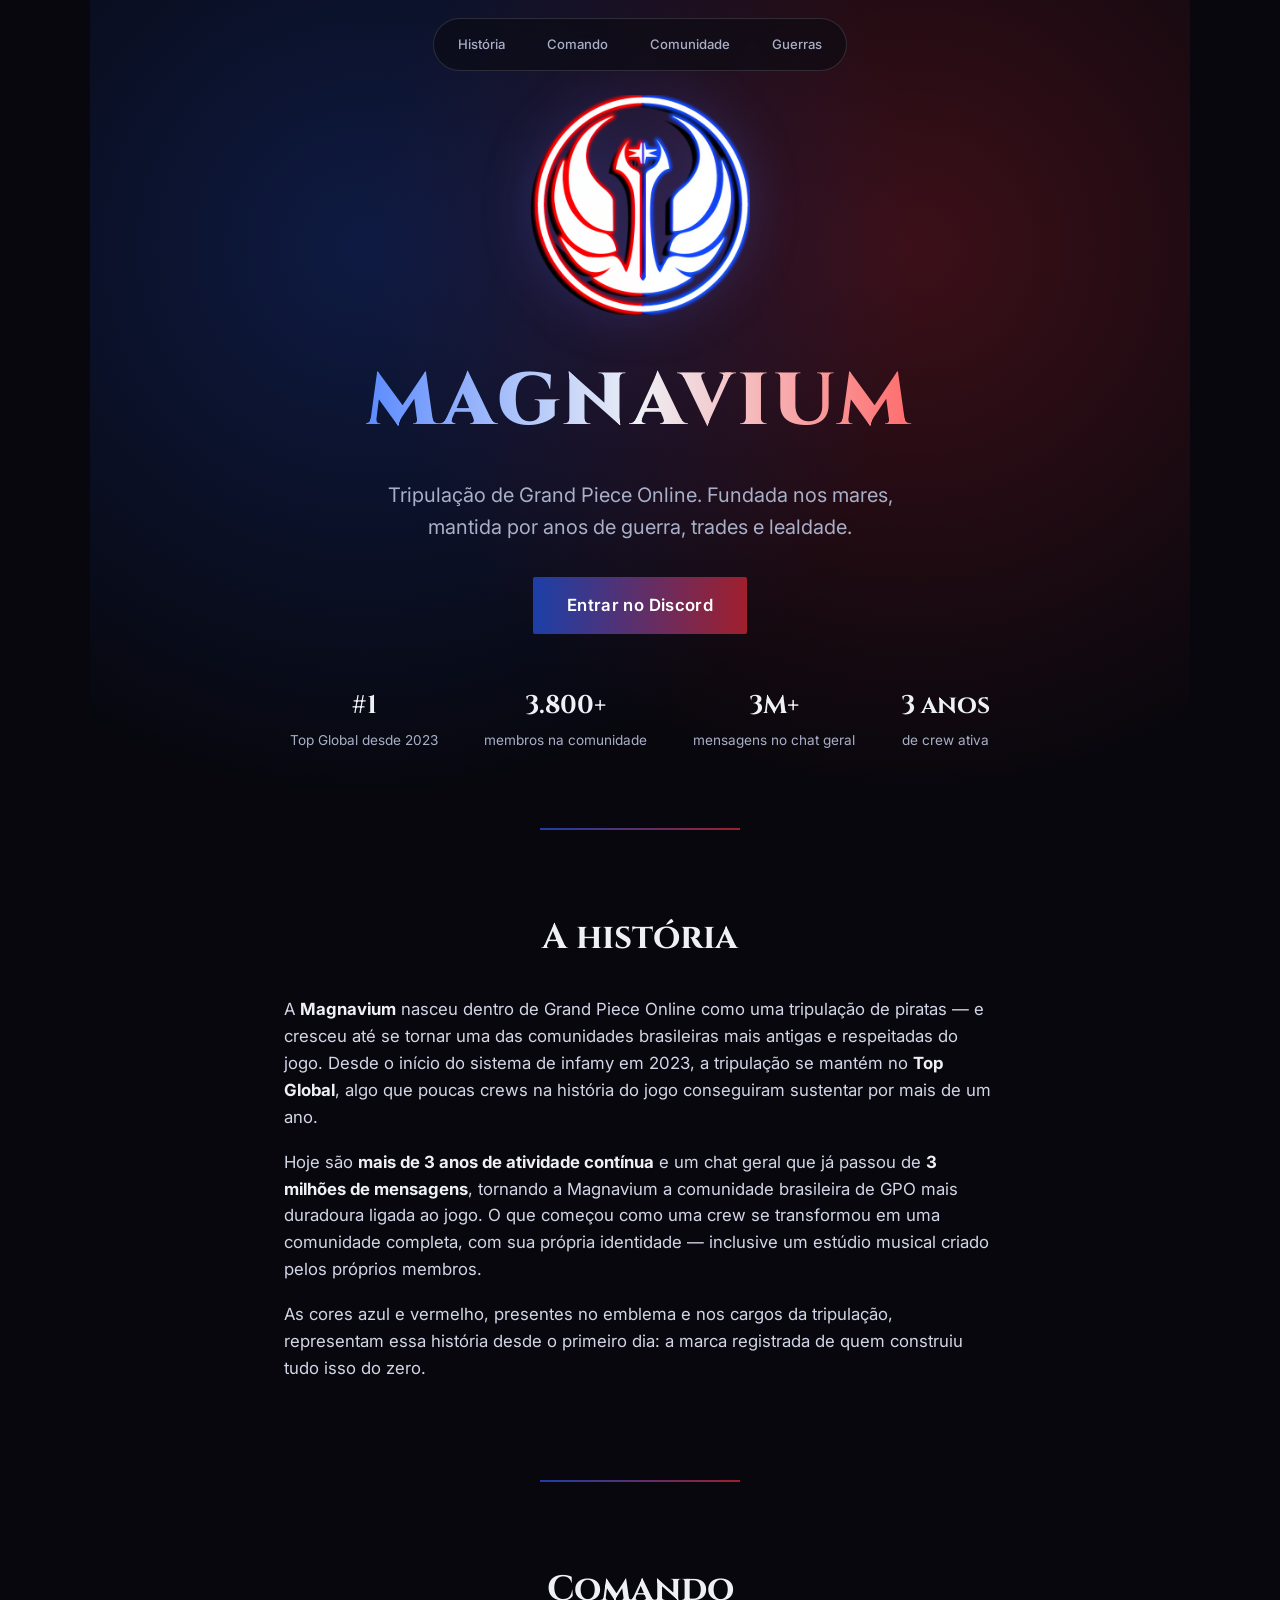
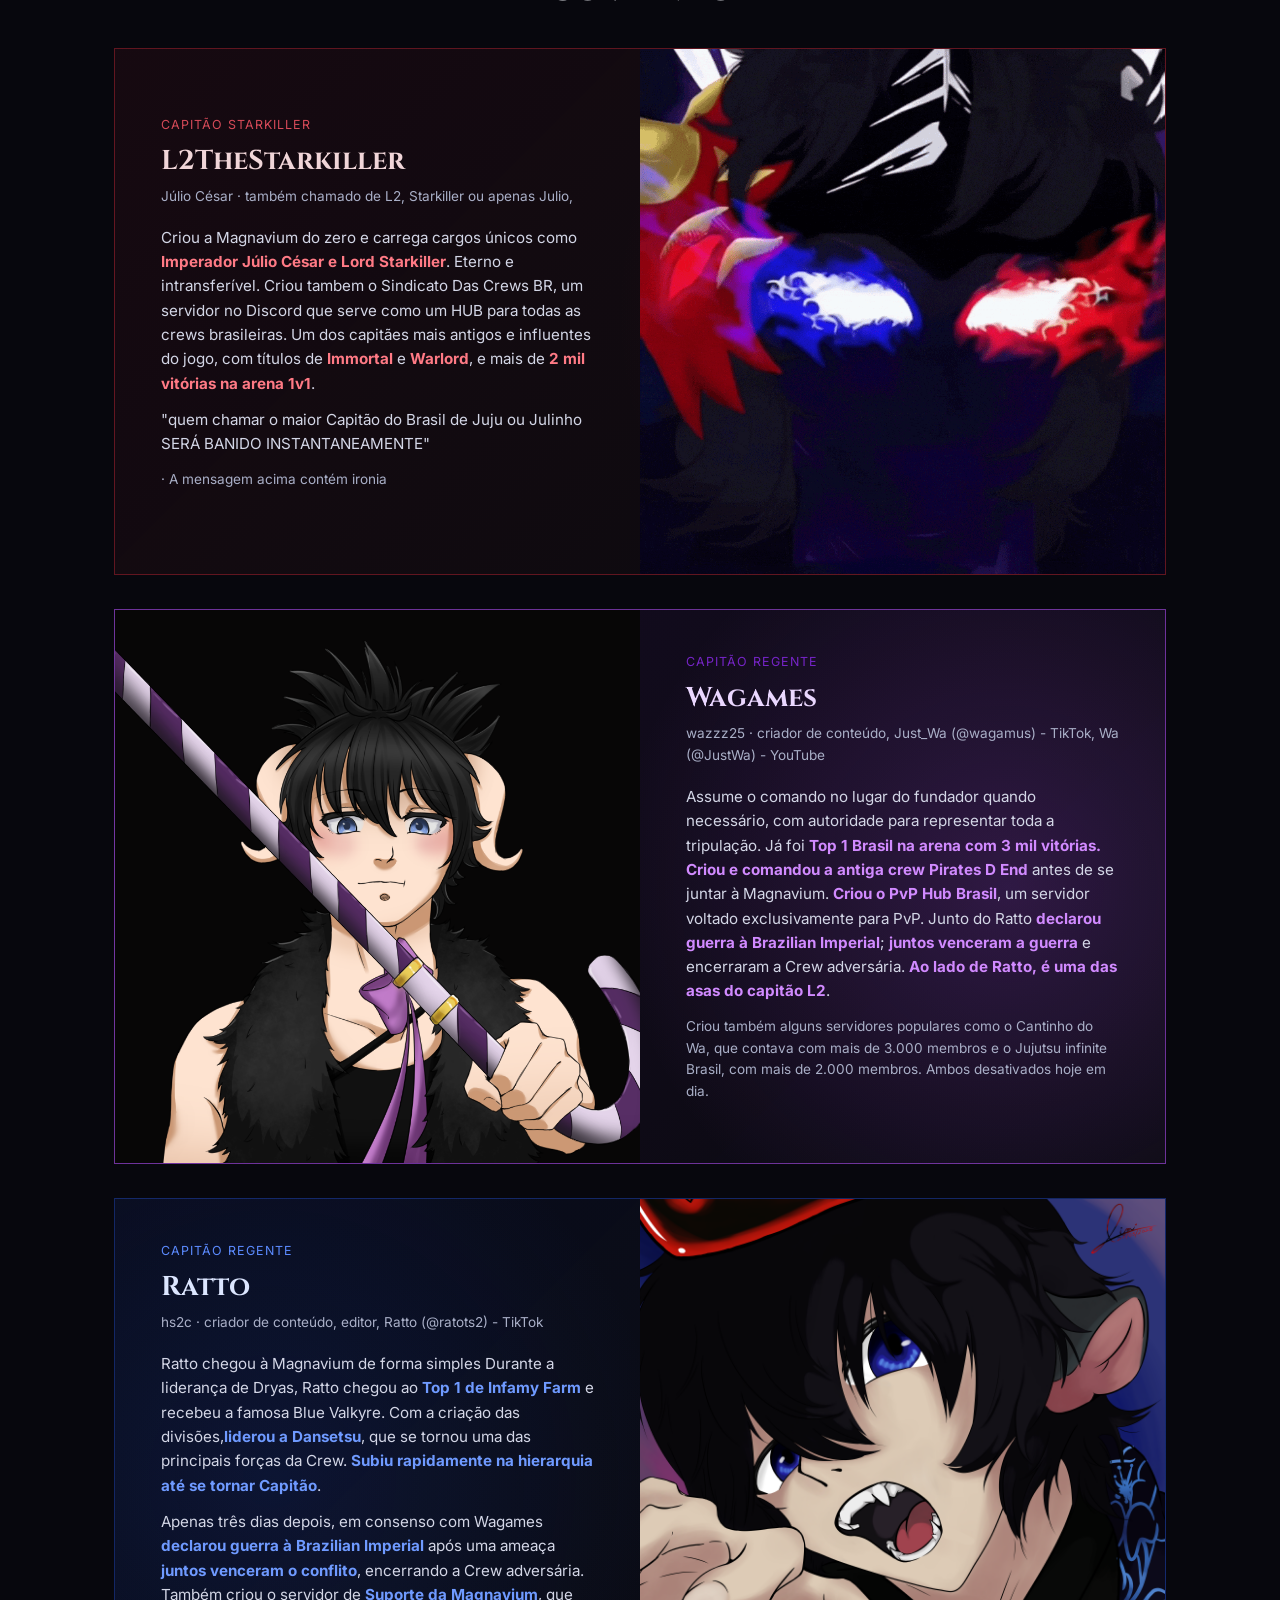
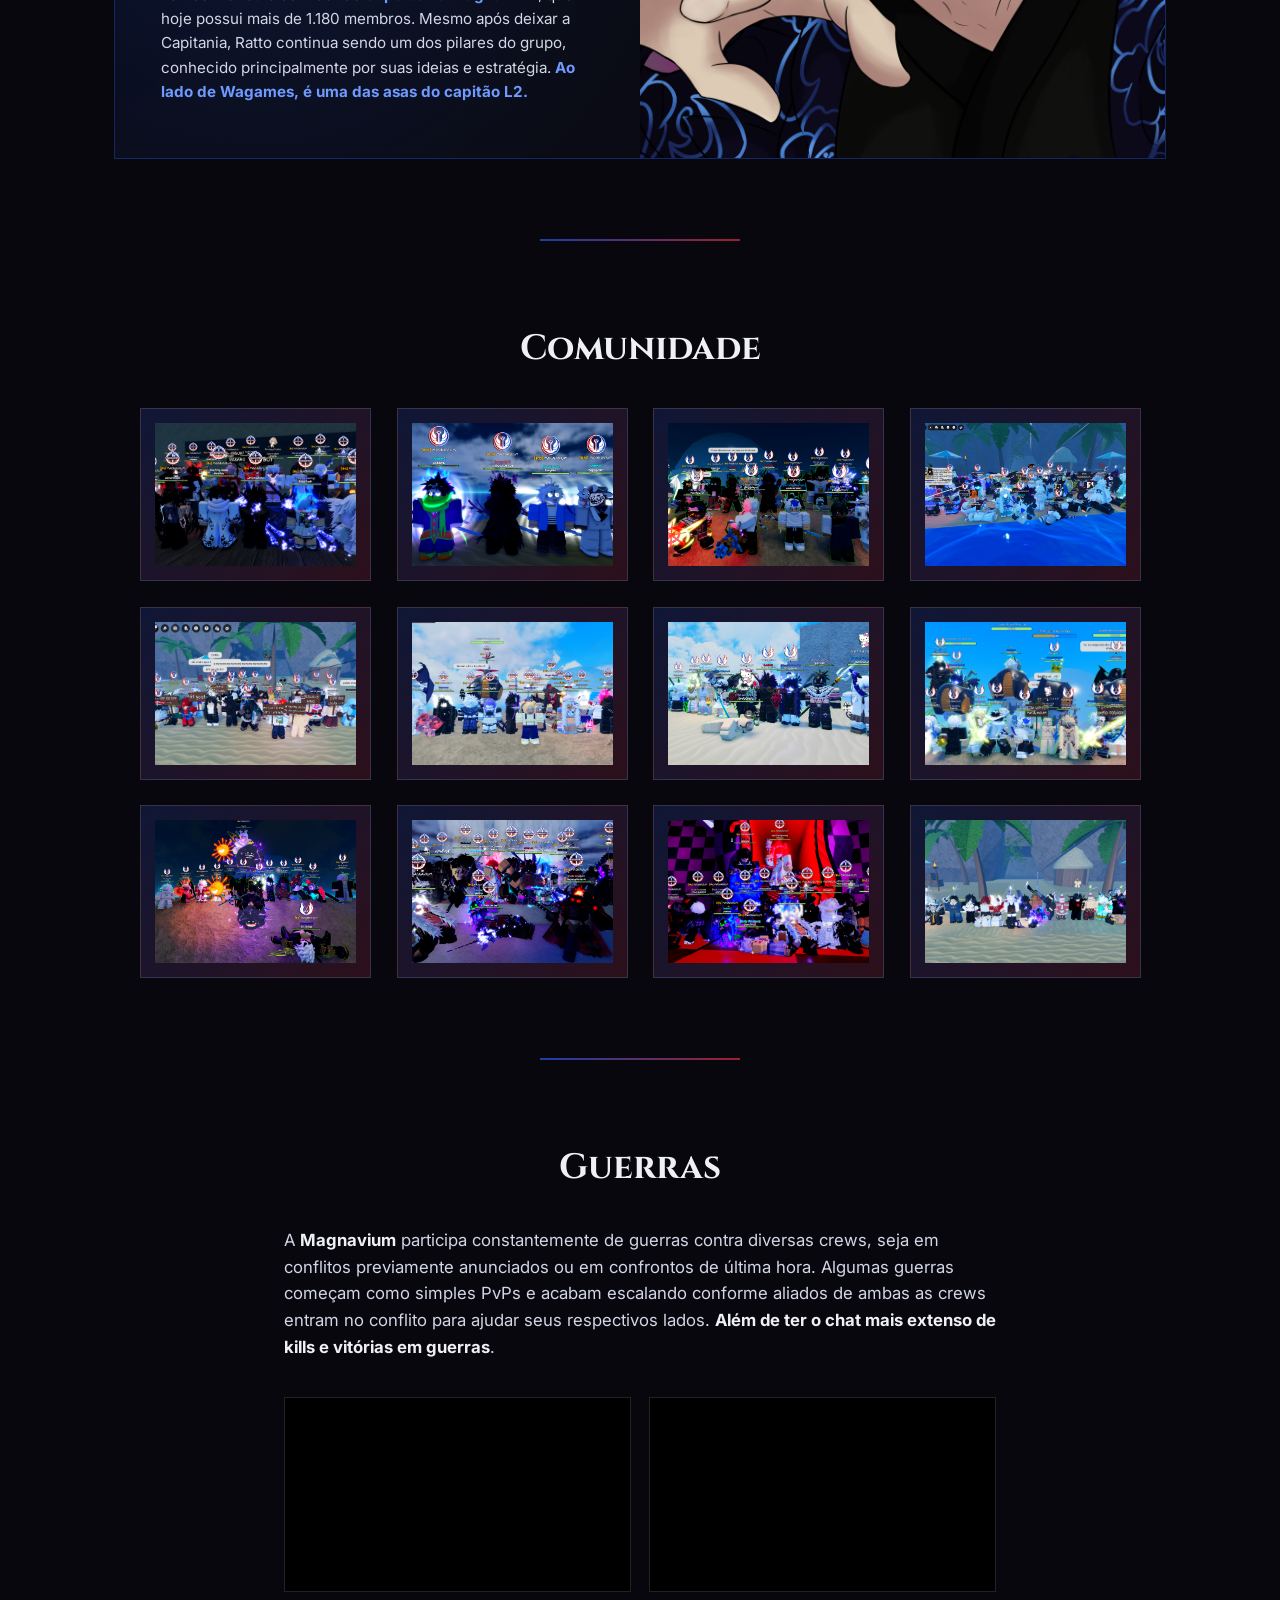
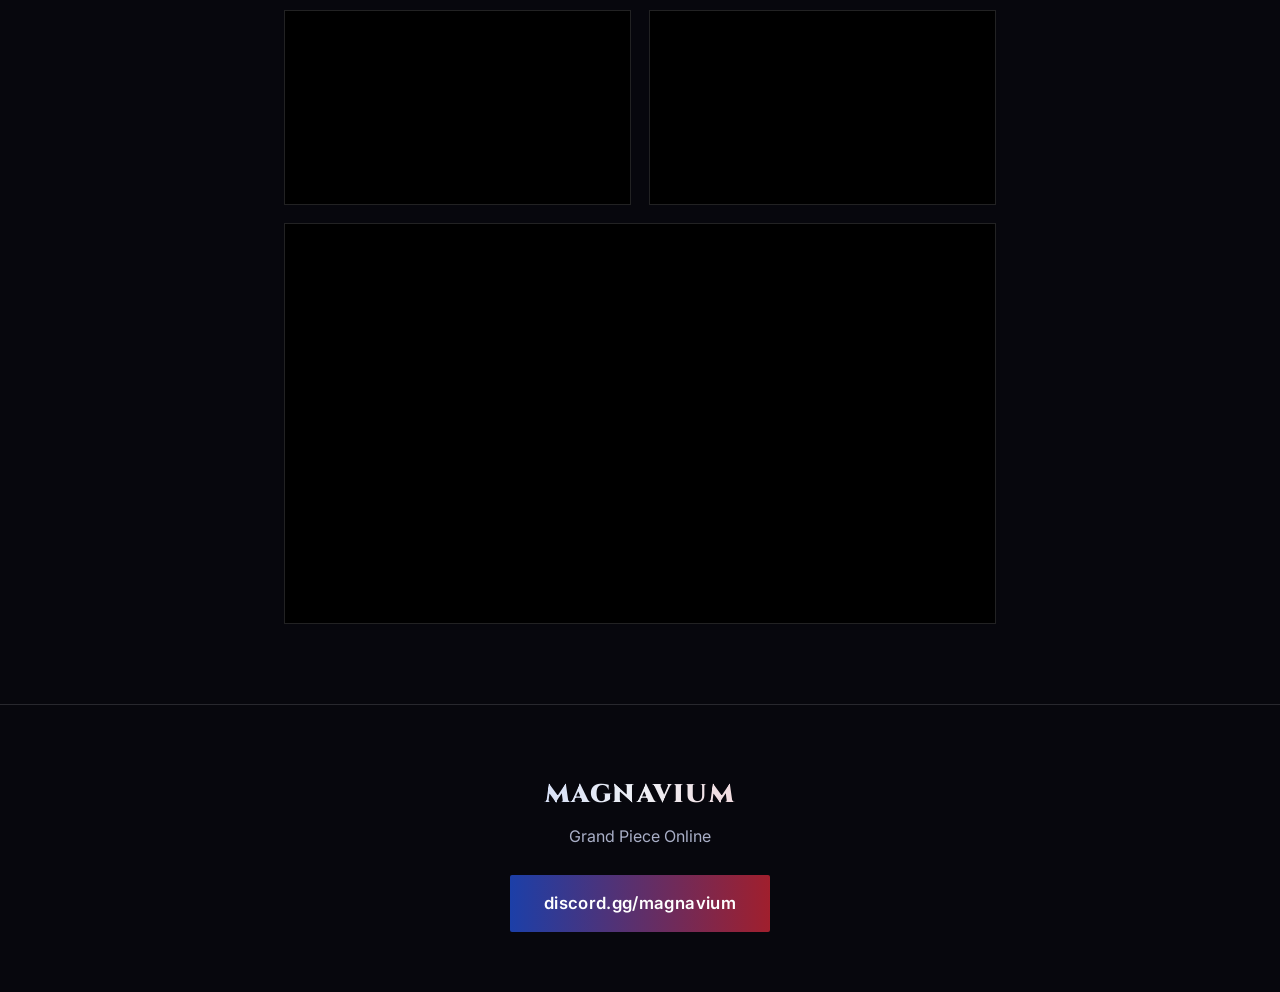
==== index.html @ d8b118f0 "Primeiro commit do site Magnavium" ====
<!DOCTYPE html>
<html lang="pt-BR">
<head>
<meta charset="UTF-8">
<meta name="viewport" content="width=device-width, initial-scale=1, viewport-fit=cover">
<title>Magnavium — Crew de Grand Piece Online</title>

<link rel="preconnect" href="https://fonts.googleapis.com">
<link href="https://fonts.googleapis.com/css2?family=Cinzel:wght@500;700;900&family=Inter:wght@400;500;600&display=swap" rel="stylesheet">

<link rel="stylesheet" href="css/style.css">

</head>


<body>

<nav class="pillnav">
  <a href="#historia">História</a>
  <a href="#comando">Comando</a>
  <a href="#comunidade">Comunidade</a>
  <a href="#guerras">Guerras</a>
</nav>

<section class="hero">

  <div class="badge">
    <img 
      src="img/logo_magnavium2.png" 
        alt="Emblema Magnavium">
  </div>

  <h1 class="crest-word">
    MAGNAVIUM
  </h1>

  <p class="tagline">
    Tripulação de Grand Piece Online. Fundada nos mares, mantida por anos de guerra, trades e lealdade.
  </p>

  <a
    class="cta"
    href="https://discord.gg/magnavium"
    target="_blank"
    rel="noopener"
  >
    Entrar no Discord
    
  </a>

  <div class="stats">

    <div class="stat">
      <b>#1</b>
      <span>Top Global desde 2023</span>
    </div>

    <div class="stat">
      <b>3.800+</b>
      <span>membros na comunidade</span>
    </div>

    <div class="stat">
      <b>3M+</b>
      <span>mensagens no chat geral</span>
    </div>

    <div class="stat">
      <b>3 anos</b>
      <span>de crew ativa</span>
    </div>

  </div>

</section>


<div class="divider"></div>

<section class="story" id="historia">

  <h2>
    A história
  </h2>

  <p>
    A <strong>Magnavium</strong> nasceu dentro de Grand Piece Online como uma
    tripulação de piratas — e cresceu até se tornar uma das comunidades
    brasileiras mais antigas e respeitadas do jogo. Desde o início do sistema
    de infamy em 2023, a tripulação se mantém no <strong>Top Global</strong>,
    algo que poucas crews na história do jogo conseguiram sustentar por mais de um ano.
  </p>

  <p>
    Hoje são <strong>mais de 3 anos de atividade contínua</strong> e um chat
    geral que já passou de <strong>3 milhões de mensagens</strong>, tornando
    a Magnavium a comunidade brasileira de GPO mais duradoura ligada ao jogo.
    O que começou como uma crew se transformou em uma comunidade completa,
    com sua própria identidade — inclusive um estúdio musical criado pelos próprios membros.
  </p>

  <p>
    As cores azul e vermelho, presentes no emblema e nos cargos da tripulação,
    representam essa história desde o primeiro dia: a marca registrada de quem
    construiu tudo isso do zero.
  </p>

</section>


<div class="divider"></div>

<section>

  <h2>
    Comando
  </h2>

  <div class="officers" id="comando">

    <div class="officer l2-card">

      <div class="art">
        <img
          src="img/l2_capitaogif.gif"
            alt="L2TheStarkiller">
      </div>

      <div class="body">

        <span class="rank">
          Capitão Starkiller
        </span>

        <h3>
          L2TheStarkiller
        </h3>

        <div class="also">
          Júlio César · também chamado de L2, Starkiller ou apenas Julio,
        </div>

        <p>
          Criou a Magnavium do zero e carrega cargos únicos como <strong>Imperador Júlio César e Lord Starkiller</strong>.
          Eterno e intransferível. Criou tambem o Sindicato Das Crews BR, 
          um servidor no Discord que serve como um HUB para todas as crews brasileiras. Um dos capitães mais antigos
          e influentes do jogo, com títulos de <strong>Immortal</strong> e
          <strong>Warlord</strong>, e mais de <strong>2 mil vitórias na arena 1v1</strong>.
        </p>
        <p>"quem chamar o maior Capitão do Brasil de Juju ou Julinho SERÁ BANIDO INSTANTANEAMENTE"
        </p>

      <div class="also">· A mensagem acima contém ironia</div>


      </div>

    </div>

    <div class="officer wagames-card">

      <div class="art">
        <img
          src="img/wagames.png"
          alt="Vice-capitão Wagames"
        >
      </div>

      <div class="body">

        <span class="rank">
          Capitão Regente
        </span>

        <h3>
          Wagames
        </h3>

        <div class="also">
          wazzz25 · criador de conteúdo, Just_Wa (@wagamus) - TikTok, Wa (@JustWa) - YouTube 
        </div>

        <p>
          Assume o comando no lugar do fundador quando necessário, com
          autoridade para representar toda a tripulação. Já foi <strong>Top 1 Brasil
          na arena com 3 mil vitórias.</strong> <strong>Criou e comandou a antiga crew Pirates D End</strong>
          antes de se juntar à Magnavium. <strong>Criou o PvP Hub Brasil</strong>, um servidor voltado exclusivamente para PvP.
          Junto do Ratto <strong>declarou guerra à Brazilian Imperial</strong>; <strong>juntos venceram a guerra</strong> e encerraram
          a Crew adversária. <strong>Ao lado de Ratto, é uma das asas do capitão L2</strong>.
        </p>
        
        <div class="also"> Criou também alguns servidores populares como o Cantinho do Wa, que contava com mais de 3.000 membros e o
          Jujutsu infinite Brasil, com mais de 2.000 membros. Ambos desativados hoje em dia.</div>
        
      </div>

    </div>

    <div class="officer ratto-card">

      <div class="art">
        <img
          src="img/ratoo2.png"
          alt="RATTO o braço direito"
        >
      </div>

      <div class="body">

        <span class="rank">
          Capitão Regente
        </span>

        <h3>
          Ratto
        </h3>

        <div class="also">
          hs2c · criador de conteúdo, editor, Ratto (@ratots2) - TikTok
        </div>

        <p>
        Ratto chegou à Magnavium de forma simples
        Durante a liderança de Dryas, Ratto chegou ao <strong>Top 1 de Infamy Farm</strong> e recebeu a famosa Blue Valkyre. 
        Com a criação das divisões,<strong>liderou a Dansetsu</strong>, que se tornou uma das principais forças da Crew. 
        <strong>Subiu rapidamente na hierarquia até se tornar Capitão</strong>.
        </p>

        <p>
          Apenas três dias depois, em consenso com Wagames <strong>declarou guerra à Brazilian Imperial</strong> após uma ameaça <strong>juntos venceram o conflito</strong>, 
          encerrando a Crew adversária. Também criou o servidor de <strong>Suporte da Magnavium</strong>, que hoje possui mais de 1.180 membros.
          Mesmo após deixar a Capitania, Ratto continua sendo um dos pilares do grupo, conhecido principalmente por suas ideias e estratégia.
          <strong>Ao lado de Wagames, é uma das asas do capitão L2.</strong>
        </p>

      </div>

    </div>


  </div>

</section>


<div class="divider"></div>

<section id="comunidade">

  <h2>
    Comunidade
  </h2>

  <div class="community-grid">
    <div class="print-card"><img src="img/print galera 11.png" alt="comunidade da magnavium reunida"></div>
    <div class="print-card"><img src="img/Print com os adm.png" alt="l2 e os adms do jogo"></div>
    <div class="print-card"><img src="img/print galara 1.png" alt="comunidade da magnavium reunida"></div>
    <div class="print-card"><img src="img/print galera 2.png" alt="comunidade da magnavium reunida"></div>
    <div class="print-card"><img src="img/print galera 3.png" alt="comunidade da magnavium reunida"></div>
    <div class="print-card"><img src="img/print galera 10.png" alt="comunidade da magnavium reunida"></div>
    <div class="print-card"><img src="img/print galera 5.png" alt="comunidade da magnavium reunida"></div>
    <div class="print-card"><img src="img/print galera 6.png" alt="comunidade da magnavium reunida"></div>
    <div class="print-card"><img src="img/print galera 7.png" alt="comunidade da magnavium reunida"></div>
    <div class="print-card"><img src="img/print galera 8.png" alt="comunidade da magnavium reunida"></div>
    <div class="print-card"><img src="img/print galera 9.png" alt="comunidade da magnavium reunida"></div>
    <div class="print-card"><img src="img/print galera 13.png" alt="comunidade da magnavium reunida"></div>
  </div>

</section>

<div class="image-modal" id="imageModal">

  <button class="close" id="closeModal">
    &times;
  </button>

  <img id="modalImage" src="" alt="Imagem ampliada">

</div>

<div class="divider"></div>

<section class="wars" id="guerras">

  <h2>
  Guerras
  </h2>

  <p>
    A <strong>Magnavium</strong> participa constantemente de guerras contra diversas crews,
    seja em conflitos previamente anunciados ou em confrontos de última hora.
    Algumas guerras começam como simples PvPs e acabam escalando conforme aliados
    de ambas as crews entram no conflito para ajudar seus respectivos lados.
    <strong>Além de ter o chat mais extenso de kills e vitórias em guerras</strong>.

  </p>

  <div class="war-videos">
    <div class="video-card">
      <iframe
        src="https://www.youtube-nocookie.com/embed/XV9R18b5TFg?rel=0"
        title="Guerra vencida pela Magnavium 1"
        loading="lazy"
        allow="accelerometer; encrypted-media; gyroscope; picture-in-picture; fullscreen"
        allowfullscreen
        referrerpolicy="strict-origin-when-cross-origin"></iframe>
    </div>
    <div class="video-card">
      <iframe
        src="https://www.youtube-nocookie.com/embed/HsRKTOfnJiE?start=6&rel=0"
        title="Guerra vencida pela Magnavium 2"
        loading="lazy"
        allow="accelerometer; encrypted-media; gyroscope; picture-in-picture; fullscreen"
        allowfullscreen
        referrerpolicy="strict-origin-when-cross-origin"></iframe>
    </div>
    <div class="video-card">
      <iframe
        src="https://www.youtube-nocookie.com/embed/6e9BWYQSkTs?rel=0"
        title="Guerra vencida pela Magnavium 3"
        loading="lazy"
        allow="accelerometer; encrypted-media; gyroscope; picture-in-picture; fullscreen"
        allowfullscreen
        referrerpolicy="strict-origin-when-cross-origin"></iframe>
    </div>
    <div class="video-card">
      <iframe
        src="https://www.youtube-nocookie.com/embed/zuMiZNR4qTk?rel=0"
        title="Guerra vencida pela Magnavium 4"
        loading="lazy"
        allow="accelerometer; encrypted-media; gyroscope; picture-in-picture; fullscreen"
        allowfullscreen
        referrerpolicy="strict-origin-when-cross-origin"></iframe>
    </div>
    <div class="video-card">
      <iframe
        src="https://www.youtube-nocookie.com/embed/qbRbpCkikHA?rel=0"
        title="Guerra vencida pela Magnavium 5"
        loading="lazy"
        allow="accelerometer; encrypted-media; gyroscope; picture-in-picture; fullscreen"
        allowfullscreen
        referrerpolicy="strict-origin-when-cross-origin"></iframe>
    </div>
  </div>

</section>

<footer>

  <div class="crest-word">
    MAGNAVIUM
  </div>

  <p>
    Grand Piece Online
  </p>

  <a
    class="cta"
    href="https://discord.gg/magnavium"
    target="_blank"
    rel="noopener"
  >
    discord.gg/magnavium
  </a>

</footer>

<script src="js/main.js"></script>

</body>
</html>
---- css/style.css ----
:root{
  --ink:#eef0f5;
  --dim:#a9afc7;
  --bg:#07070d;
  --blue:#1c3fa8;
  --blue-deep:#0e1c4a;
  --red:#a01f2d;
  --red-deep:#4a0e14;
  --gold:#c9a227;
  --line:rgba(238,240,245,0.14);

  box-sizing:border-box;
  padding-top:env(safe-area-inset-top,0px);
  padding-bottom:env(safe-area-inset-bottom,0px);
}

html{
  scroll-padding-top:env(safe-area-inset-top,0px);
  scroll-behavior:smooth;
}

*{
  box-sizing:border-box;
}

body{
  margin:0;
  background:var(--bg);
  color:var(--ink);
  font-family:'Inter',sans-serif;
  line-height:1.6;
  overflow-x:hidden;
}

h1,
h2,
.crest-word{
  font-family:'Cinzel',serif;
}

a{
  color:inherit;
}

nav.pillnav{
  position:fixed;
  top:calc(18px + env(safe-area-inset-top,0px));
  left:50%;
  transform:translateX(-50%);
  z-index:50;

  display:flex;
  gap:6px;
  padding:6px;

  background:rgba(10,10,18,0.6);
  backdrop-filter:blur(10px);
  border:1px solid var(--line);
  border-radius:999px;
}

nav.pillnav a{
  text-decoration:none;
  color:var(--dim);
  font-size:0.82rem;
  font-weight:500;
  padding:9px 18px;
  border-radius:999px;
  transition:color 0.2s ease, background 0.2s ease;
  white-space:nowrap;
}

nav.pillnav a:hover{
  color:var(--ink);
  background:linear-gradient(90deg, rgba(28,63,168,0.5), rgba(160,31,45,0.5));
}

@media (max-width:520px){
  nav.pillnav{gap:2px; padding:5px;}
  nav.pillnav a{padding:8px 12px; font-size:0.74rem;}
}

.hero{
  position:relative;
  min-height:92vh;
  display:flex;
  flex-direction:column;
  align-items:center;
  justify-content:center;
  text-align:center;
  padding:60px 24px 40px;

  background:
    radial-gradient(
      circle at 25% 30%,
      rgba(28,63,168,0.35),
      transparent 55%
    ),
    radial-gradient(
      circle at 75% 30%,
      rgba(160,31,45,0.35),
      transparent 55%
    ),
    var(--bg);
}

.badge{
  width:min(46vw,220px);
  height:min(46vw,220px);
  margin-bottom:28px;

  animation:spin 26s linear infinite;

  filter:drop-shadow(
    0 0 24px rgba(80,80,180,0.35)
  );
}

.badge img{
  width:100%;
  height:100%;
  object-fit:contain;
}

@keyframes spin{
  from{
    transform:rotate(0deg);
  }

  to{
    transform:rotate(360deg);
  }
}

@media (prefers-reduced-motion:reduce){

  .badge{
    animation:none;
  }

}

.crest-word{
  font-size:clamp(2.4rem,8vw,4.6rem);
  font-weight:900;
  letter-spacing:0.06em;
  margin:0;

  background:
    linear-gradient(
      90deg,
      #5c8bff 0%,
      var(--ink) 25%,
      #ff6b6b 50%,
      #5c8bff 75%,
      var(--ink) 100%
    );

  background-size:200% 100%;
  background-position:0% 50%;

  -webkit-background-clip:text;
  background-clip:text;
  color:transparent;
}

.crest-word:hover{
  animation: magnaviumColorSweep 1.2s ease-in-out;
}

@keyframes magnaviumColorSweep{

  0%{
    background-position:0% 50%;
    transform:scale(1);
  }

  50%{
    background-position:100% 50%;
    transform:scale(1.1);
  }

  100%{
    background-position:0% 50%;
    transform:scale(1);
  }

}

.tagline{
  color:var(--dim);
  font-size:clamp(1rem,2.4vw,1.25rem);
  max-width:540px;
  margin:18px 0 34px;
}

.cta{
  display:inline-block;
  padding:15px 34px;

  background:
    linear-gradient(
      90deg,
      var(--blue),
      var(--red)
    );

  color:#fff;
  text-decoration:none;
  font-weight:600;
  font-size:1.05rem;
  border-radius:2px;
  letter-spacing:0.02em;
}

.cta:hover{
  filter:brightness(1.12);
}

.cta {
  transition:
    transform 0.25s ease,
    box-shadow 0.25s ease;
}

.cta:hover {
  transform: translateY(-1px) scale(1.03);

  box-shadow:
    0 10px 25px rgba(0, 0, 0, 0.35),
    0 0 20px rgba(92, 139, 255, 0.2);
}

.stats{
  display:flex;
  flex-wrap:wrap;
  justify-content:center;
  gap:28px 46px;
  margin-top:52px;
  max-width:760px;
}

.stat b{
  display:block;
  font-family:'Cinzel',serif;
  font-size:1.6rem;
  color:var(--ink);
}

.stat span{
  color:var(--dim);
  font-size:0.85rem;
}

section{
  padding:80px 24px;
  max-width:1100px;
  margin:0 auto;
}

.divider{
  height:2px;
  max-width:200px;
  margin:0 auto;

  background:
    linear-gradient(
      90deg,
      var(--blue),
      var(--red)
    );
}

h2{
  font-size:clamp(1.6rem,4vw,2.2rem);
  text-align:center;
  margin:0 0 30px;
  font-weight:700;
}

.story{
  max-width:760px;
}

.story p{
  color:#d3d6e6;
  font-size:1.05rem;
  margin-bottom:18px;
}

.story strong{
  color:var(--ink);
}

.wars{
  max-width: 760px;
}

.wars p{
  color:#d3d6e6;
  font-size:1.05rem;
  margin-bottom:18px;
}

.wars strong{
  color:var(--ink);
}

.officers{
  display:flex;
  flex-direction:column;
  gap:34px;

  max-width:1100px;
  margin:0 auto;
}

.officer{
  display:grid;

  grid-template-columns:1fr 1fr;

  min-height:360px;

  border:1px solid var(--line);

  background:
    linear-gradient(
      135deg,
      rgba(255,255,255,0.035),
      rgba(255,255,255,0.008)
    );

  overflow:hidden;
}

.officer {
  transition:
    transform 0.25s ease,
    box-shadow 0.25s ease,
    border-color 0.25s ease;
}

.officer:hover {
  transform: translateY(-8px) scale(1.015);

  box-shadow:
    0 14px 35px rgba(0, 0, 0, 0.45),
    0 0 25px rgba(92, 139, 255, 0.18);

  border-color: rgba(92, 139, 255, 0.65);
}

.l2-card:hover {
  border-color: rgba(255, 0, 0, 0.8);
}

.wagames-card:hover{
  border-color: #7d04f7;
}

.ratto-card:hover {
  border-color: rgba(0, 4, 255, 0.8);
}

.officer:nth-child(odd) .body{
  order:1;
}

.officer:nth-child(odd) .art{
  order:2;
}

.officer:nth-child(even) .art{
  order:1;
}

.officer:nth-child(even) .body{
  order:2;
}

.officer .art{
  width:100%;
  min-height:360px;

  overflow:hidden;

  background:#070606;
}

.officer .art img{
  width:100%;
  height:100%;

  object-fit:cover;

  object-position:center 20%;

  display:block;
}

.officer .body{
  display:flex;
  flex-direction:column;
  justify-content:center;

  padding:42px 46px;
}

.officer .rank{
  color:var(--gold);

  font-size:0.78rem;

  letter-spacing:0.08em;

  display:block;

  margin-bottom:4px;

  text-transform:uppercase;
}

.officer h3{
  font-family:'Cinzel',serif;

  margin:0 0 4px;

  font-size:1.7rem;
}

.officer .also{
  color:var(--dim);

  font-size:0.85rem;

  margin-bottom:18px;
}

.officer p{
  color:#d3d6e6;

  font-size:0.95rem;

  margin:0 0 12px;
}

.l2-card{
  border-color:rgba(160,31,45,0.55);

  background:
    radial-gradient(
      circle at 85% 50%,
      rgba(160,31,45,0.18),
      transparent 42%
    ),
    linear-gradient(
      135deg,
      rgba(160,31,45,0.10),
      rgba(255,255,255,0.01)
    );
}

.l2-card .rank{
  color:#d64a58;
}

.l2-card h3{
  color:#f0d5d8;
}

.l2-card strong{
  color:#ff7a85;
}

.ratto-card{
  border-color:rgba(28,63,168,0.55);

  background:
    radial-gradient(
      circle at 15% 50%,
      rgba(28,63,168,0.18),
      transparent 42%
    ),
    linear-gradient(
      135deg,
      rgba(28,63,168,0.10),
      rgba(255,255,255,0.01)
    );
}

.ratto-card .rank{
  color:#5c8bff;
}

.ratto-card h3{
  color:#dce6ff;
}

.ratto-card strong{
  color:#6f9aff;
}

.wagames-card{
  border-color:rgba(184,82,255,0.55);

  background:
    radial-gradient(
      circle at 85% 50%,
      rgba(184,82,255,0.20),
      transparent 42%
    ),
    linear-gradient(
      135deg,
      rgba(138,43,226,0.10),
      rgba(255,255,255,0.01)
    );
}

.wagames-card .rank{
  color:#7624c7;
}

.wagames-card h3{
  color:#ead7ff;
}

.wagames-card strong{
  color:#d18aff;
}

.community-grid{
  display:grid;
  grid-template-columns:repeat(auto-fit, minmax(190px, 1fr));
  gap:26px;
  max-width:1000px;
  margin:0 auto;
}

.print-card{
  aspect-ratio:4/3;
  border:1px solid var(--line);
  background:
    linear-gradient(135deg, rgba(28,63,168,0.22), rgba(160,31,45,0.22)),
    #0c0c16;
  overflow:hidden;
  display:flex;
  align-items:center;
  justify-content:center;
  color:var(--dim);
  font-size:0.85rem;
  text-align:center;
  padding:14px;

  animation:float 6s ease-in-out infinite;
  transition:transform 0.15s ease, border-color 0.2s ease, box-shadow 0.2s ease;
  will-change:transform;
}

.print-card img{
  width:100%;
  height:100%;
  object-fit:cover;
}

.print-card:nth-child(2n){animation-delay:-2s;}
.print-card:nth-child(3n){animation-delay:-4s;}

@keyframes float{
  0%,100%{transform:translateY(0);}
  50%{transform:translateY(-10px);}
}

.print-card:hover{
  border-color:rgba(92,139,255,0.6);
  box-shadow:0 14px 30px rgba(0,0,0,0.45), 0 0 20px rgba(92,139,255,0.2);
  animation-play-state:paused;
}

@media (prefers-reduced-motion:reduce){
  .print-card{animation:none;}
}

.image-modal{
  display:none;
  position:fixed;
  z-index:9999;
  inset:0;

  background:rgba(0,0,0,0.88);
  backdrop-filter:blur(8px);

  align-items:center;
  justify-content:center;

  padding:30px;
}

.image-modal.active{
  display:flex;
}

.image-modal img{
  max-width:95vw;
  max-height:95vh;

  width:auto;
  height:auto;

  object-fit:contain;

  border:1px solid rgba(255,255,255,0.15);
  box-shadow:
    0 20px 60px rgba(0,0,0,0.7),
    0 0 35px rgba(92,139,255,0.15);

  animation:imageZoom 0.2s ease;
}

@keyframes imageZoom{
  from{
    opacity:0;
    transform:scale(0.92);
  }

  to{
    opacity:1;
    transform:scale(1);
  }
}

.image-modal .close{
  position:absolute;

  top:20px;
  right:30px;

  font-size:38px;
  line-height:1;

  color:white;

  cursor:pointer;

  background:none;
  border:0;

  transition:
    transform 0.2s ease,
    color 0.2s ease;
}

.image-modal .close:hover{
  color:#ff6b6b;
  transform:scale(1.15);
}

.print-card{
  cursor:pointer;
}

footer{
  text-align:center;

  padding:70px 24px 60px;

  border-top:1px solid var(--line);
}

footer .crest-word{
  font-size:1.6rem;
  margin-bottom:8px;
}

footer p{
  color:var(--dim);
  margin:0 0 26px;
}

@media (max-width:680px){

  section{
    padding:60px 18px;
  }

  .officer{
    display:flex;
    flex-direction:column;
    min-height:0;
  }

  .officer .art{
    order:1 !important;

    min-height:280px;
    height:280px;
  }

  .officer .body{
    order:2 !important;

    padding:30px 24px 34px;
  }

  .officer h3{
    font-size:1.45rem;
  }

  .officer p{
    font-size:0.93rem;
  }

}

.war-videos{
  display:grid;
  grid-template-columns:1fr 1fr;
  gap:18px;
  margin-top:36px;
}

.war-videos .video-card:last-child{
  grid-column:1 / -1;
}

.video-card{
  position:relative;
  aspect-ratio:16 / 9;
  border:1px solid var(--line);
  background:#000;
  overflow:hidden;
  transition:border-color 0.25s ease, box-shadow 0.25s ease;
}

.video-card:hover{
  border-color:rgba(92,139,255,0.65);
  box-shadow:0 10px 30px rgba(0,0,0,0.45), 0 0 20px rgba(92,139,255,0.18);
}

.video-card iframe{
  position:absolute;
  inset:0;
  width:100%;
  height:100%;
  border:0;
}

@media (max-width:700px){
  .war-videos{
    grid-template-columns:1fr;
  }
}
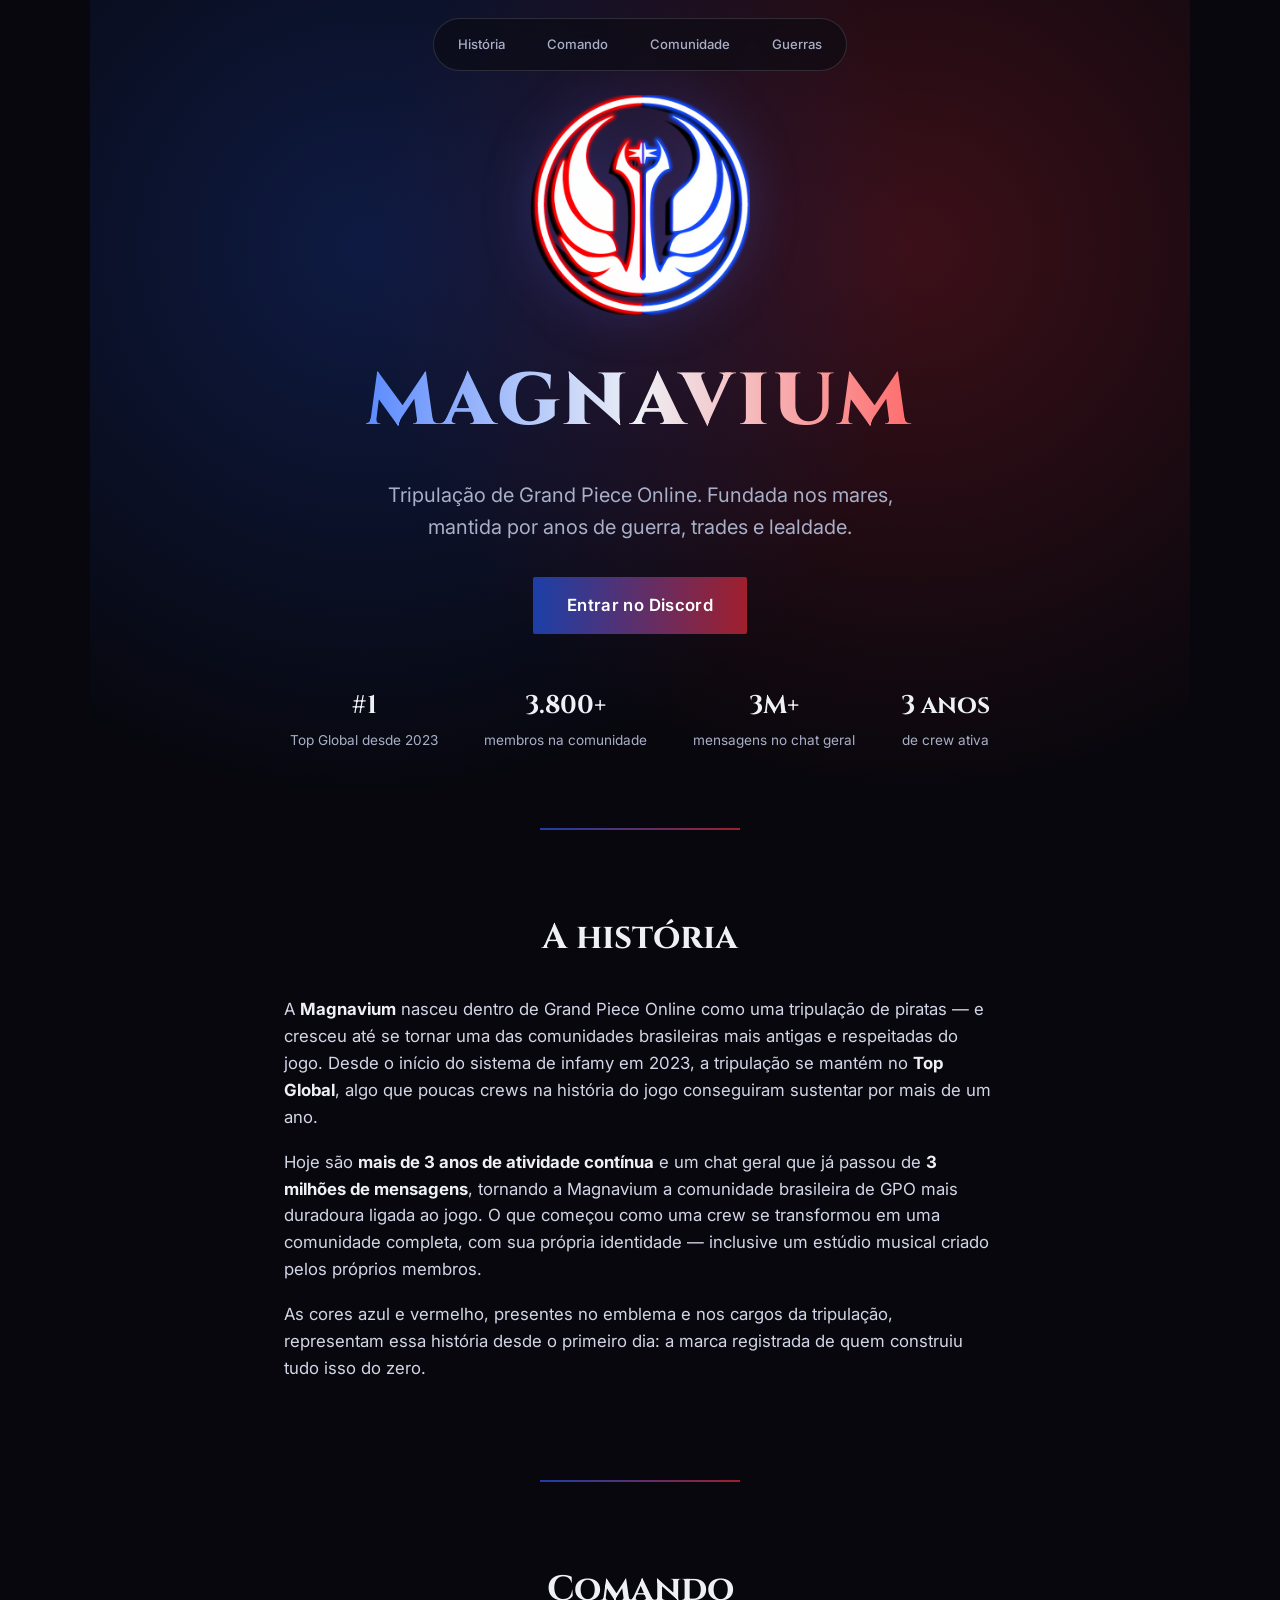
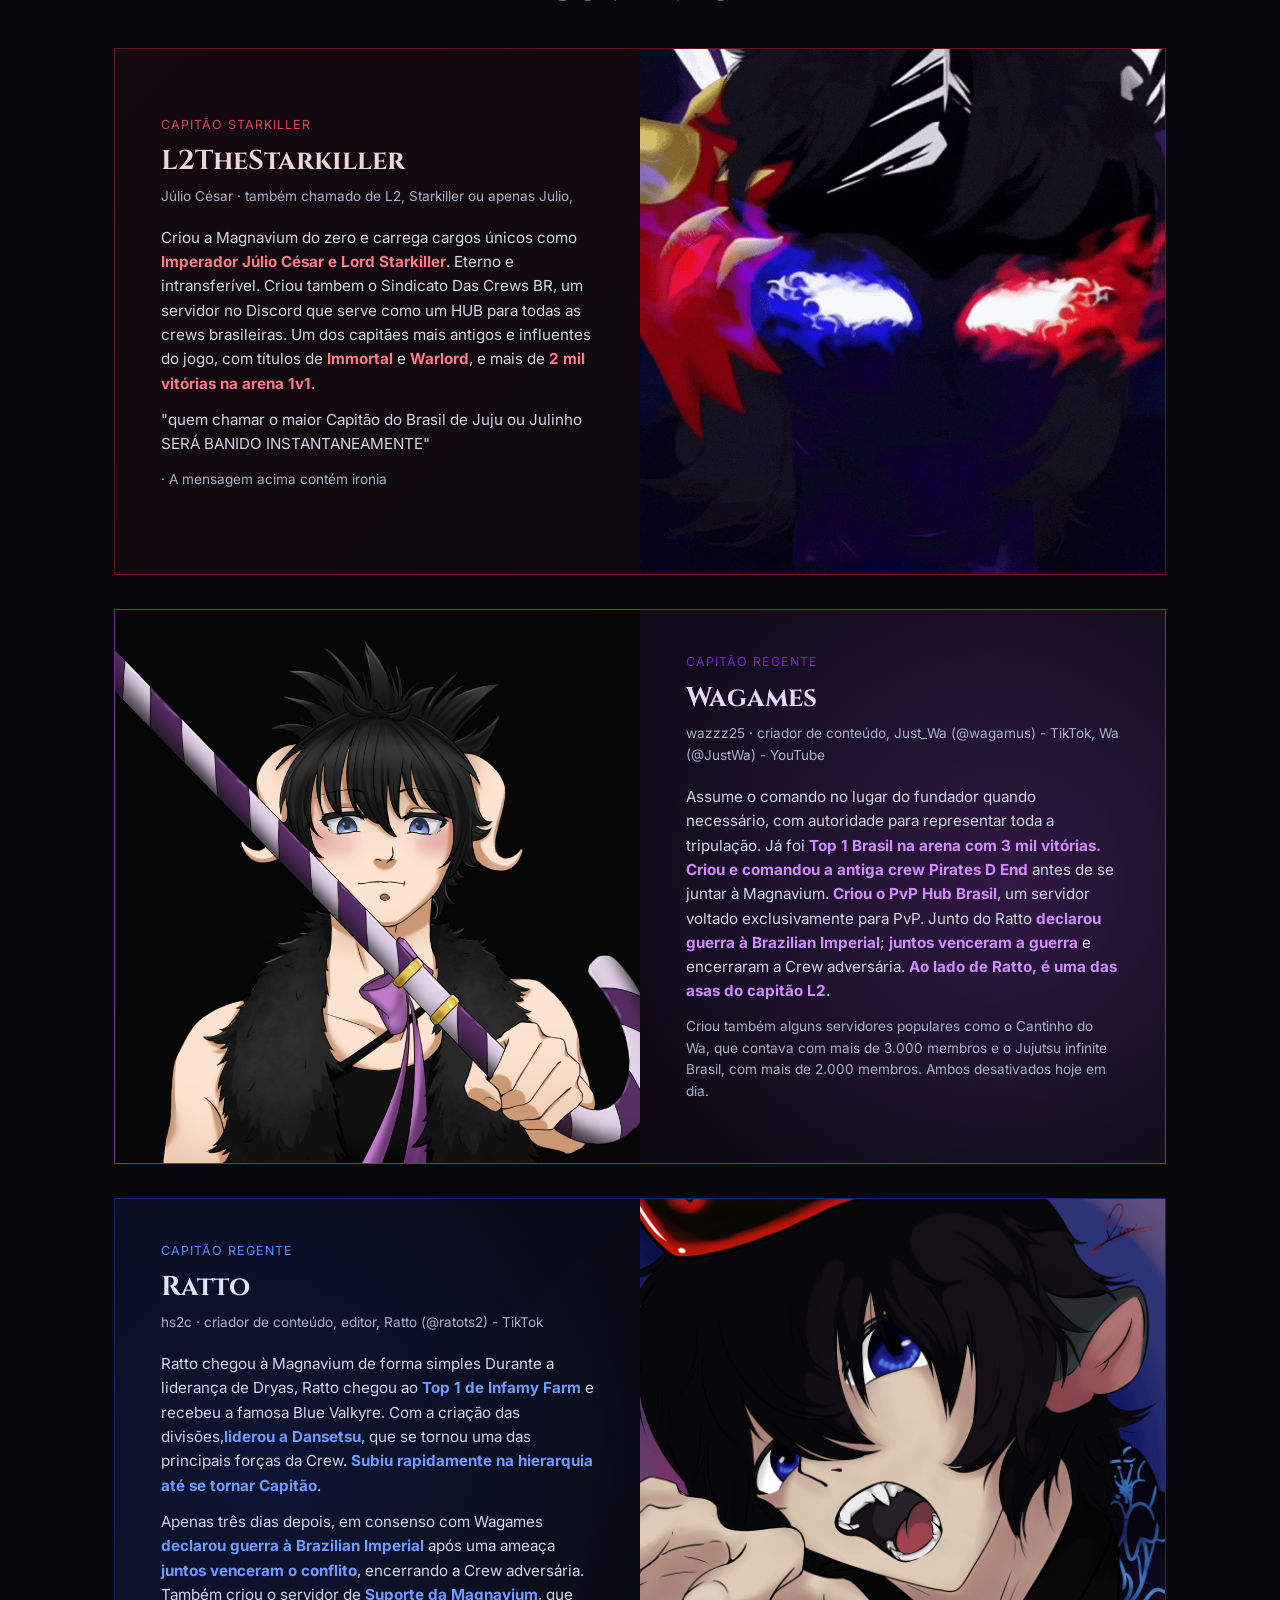
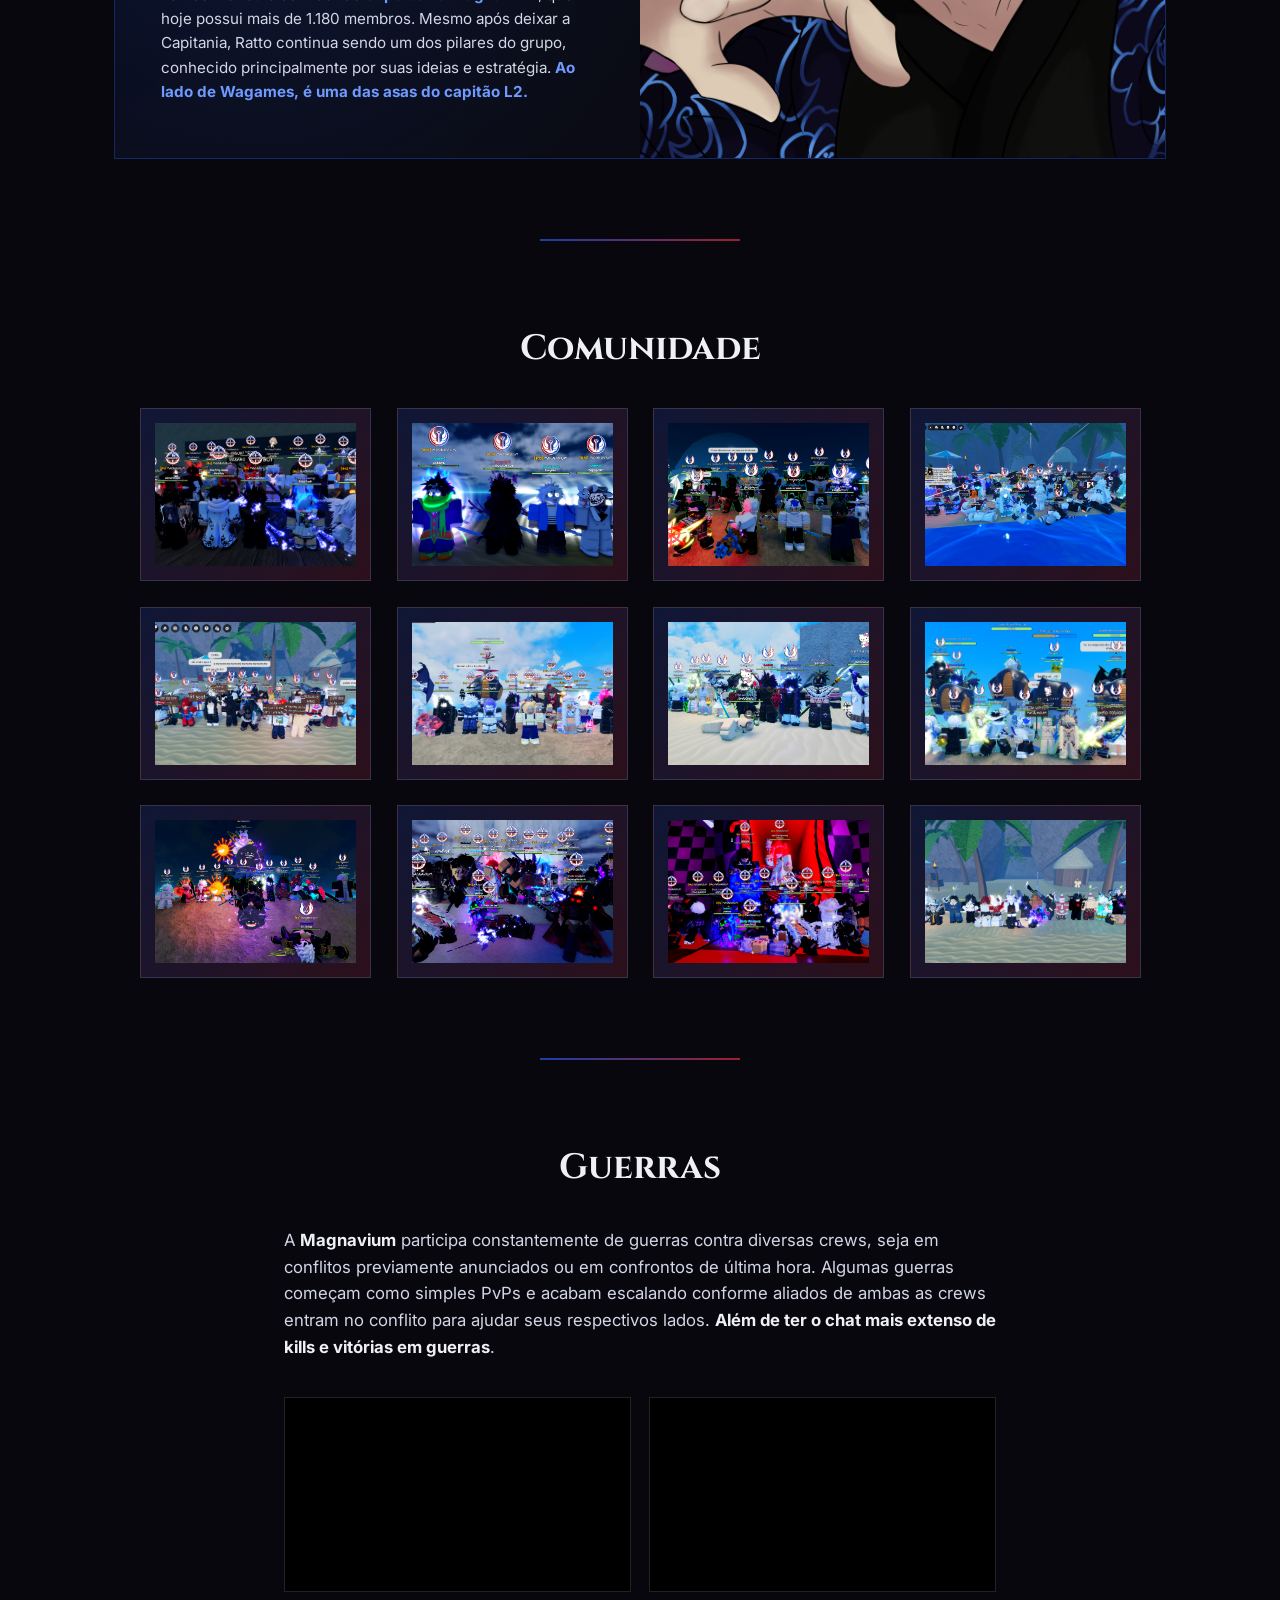
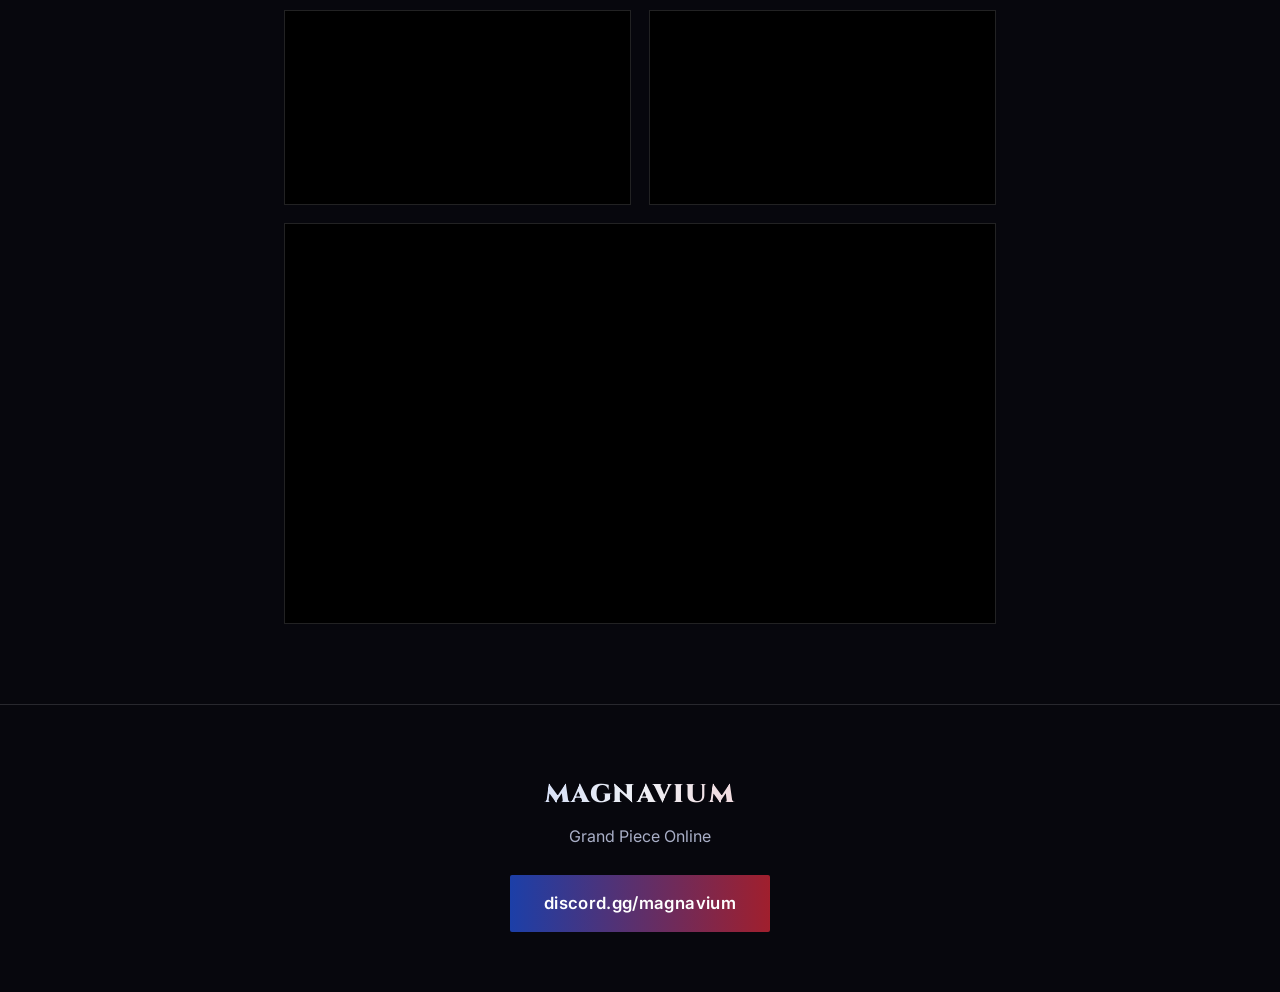
==== commit 8eac51f2: "inclusao das recomendaçoes do google para sites" ====
--- a/index.html
+++ b/index.html
@@ -1,15 +1,78 @@
 <!DOCTYPE html>
 <html lang="pt-BR">
 <head>
-<meta charset="UTF-8">
-<meta name="viewport" content="width=device-width, initial-scale=1, viewport-fit=cover">
-<title>Magnavium — Crew de Grand Piece Online</title>
-
-<link rel="preconnect" href="https://fonts.googleapis.com">
-<link href="https://fonts.googleapis.com/css2?family=Cinzel:wght@500;700;900&family=Inter:wght@400;500;600&display=swap" rel="stylesheet">
-
-<link rel="stylesheet" href="css/style.css">
-
+<head>
+  <meta charset="UTF-8">
+
+  <meta
+    name="viewport"
+    content="width=device-width, initial-scale=1, viewport-fit=cover"
+  >
+
+  <title>Magnavium — Crew de Grand Piece Online</title>
+
+  <meta
+    name="description"
+    content="Magnavium é uma crew e comunidade brasileira de Grand Piece Online. Conheça a história, o comando, a comunidade e as guerras da Magnavium."
+  >
+
+  <meta name="robots" content="index, follow">
+
+  <link
+    rel="canonical"
+    href="https://https://magnavium.netlify.app/"
+  >
+
+  <meta property="og:site_name" content="Magnavium">
+  <meta property="og:title" content="Magnavium — Crew de Grand Piece Online">
+  <meta
+    property="og:description"
+    content="Conheça a Magnavium, sua história, comando, comunidade e guerras em Grand Piece Online."
+  >
+  <meta
+    property="og:image"
+    content="https://https://magnavium.netlify.app/img/logo_magnavium2.png"
+  >
+  <meta
+    property="og:url"
+    content="https://https://magnavium.netlify.app/"
+  >
+  <meta property="og:type" content="website">
+  <meta property="og:locale" content="pt_BR">
+
+  <script type="application/ld+json">
+  {
+    "@context": "https://schema.org",
+    "@type": "WebSite",
+    "name": "Magnavium",
+    "alternateName": "Magnavium GPO",
+    "url": "https://https://magnavium.netlify.app/"
+  }
+  </script>
+
+  <script type="application/ld+json">
+  {
+    "@context": "https://schema.org",
+    "@type": "Organization",
+    "name": "Magnavium",
+    "alternateName": "Magnavium GPO",
+    "url": "https://https://magnavium.netlify.app/",
+    "logo": "https://https://magnavium.netlify.app/img/logo_magnavium2.png",
+    "sameAs": [
+      "https://discord.gg/magnavium"
+    ]
+  }
+  </script>
+
+  <link rel="preconnect" href="https://fonts.googleapis.com">
+
+  <link
+    href="https://fonts.googleapis.com/css2?family=Cinzel:wght@500;700;900&family=Inter:wght@400;500;600&display=swap"
+    rel="stylesheet"
+  >
+
+  <link rel="stylesheet" href="css/style.css">
+</head>
 </head>
 
 
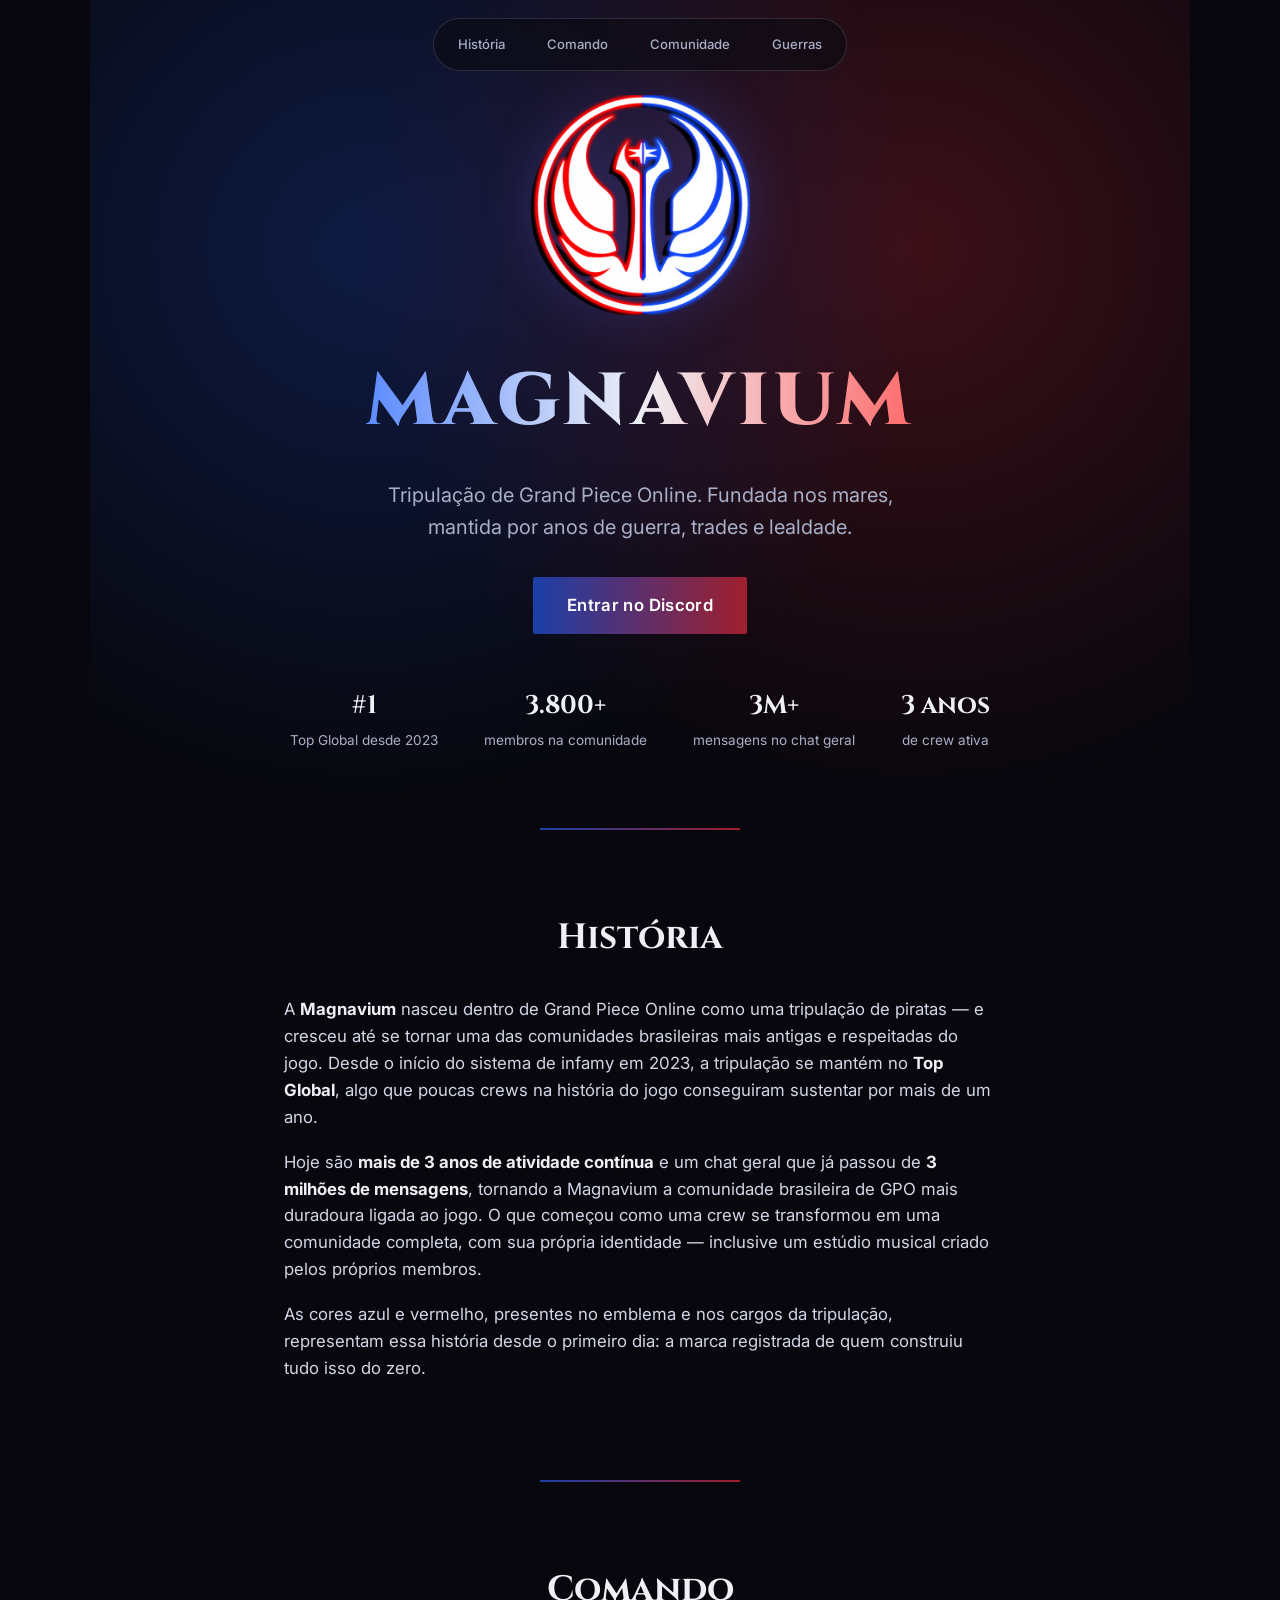
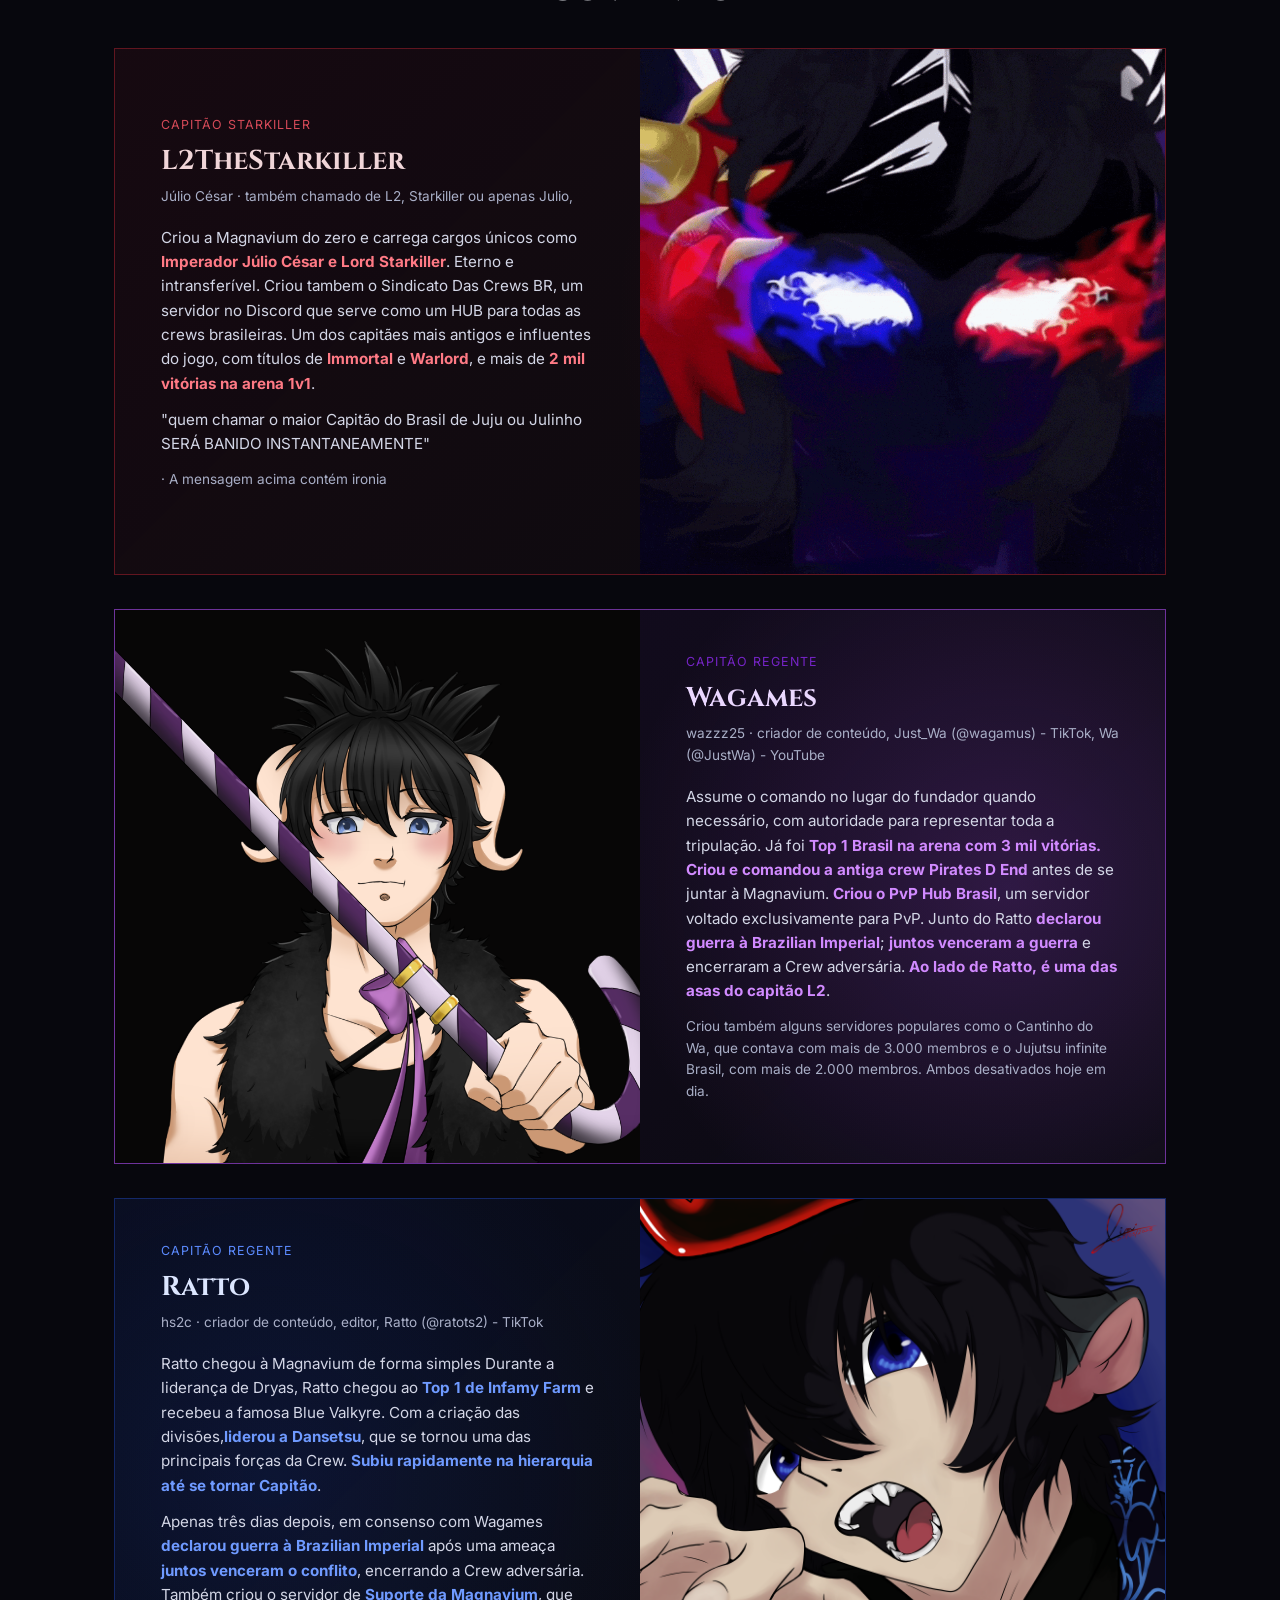
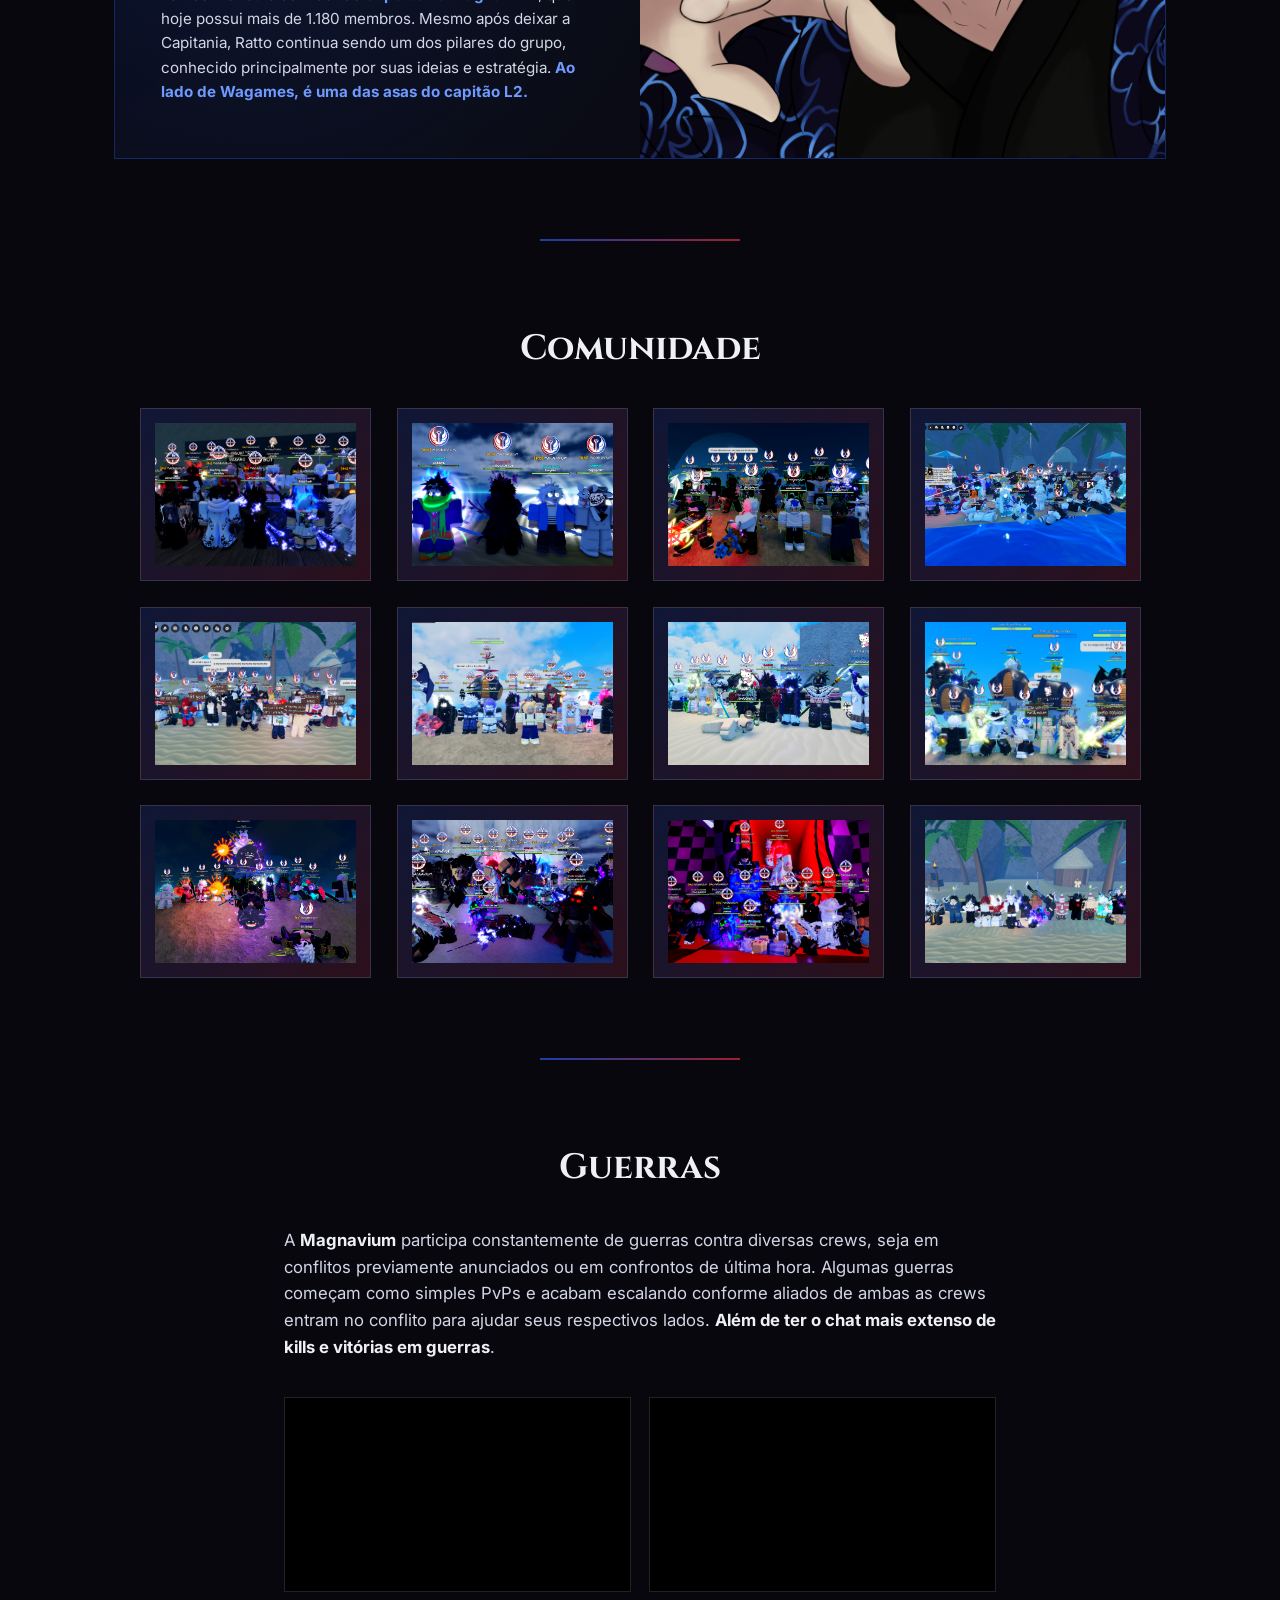
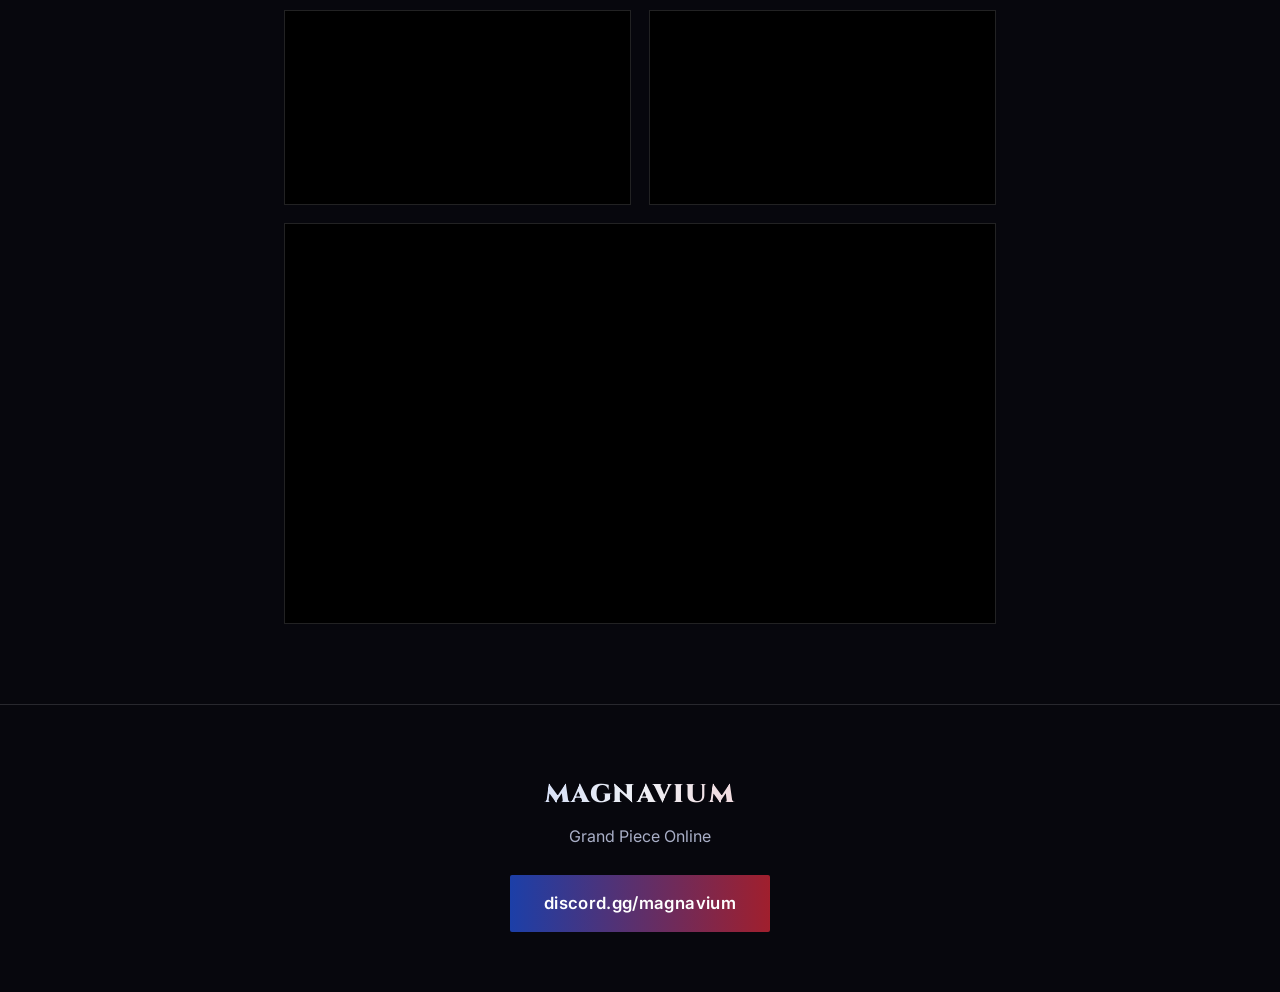
==== commit 4d3b217c: "alteraçao de topico" ====
--- a/index.html
+++ b/index.html
@@ -143,7 +143,7 @@
 <section class="story" id="historia">
 
   <h2>
-    A história
+    História
   </h2>
 
   <p>
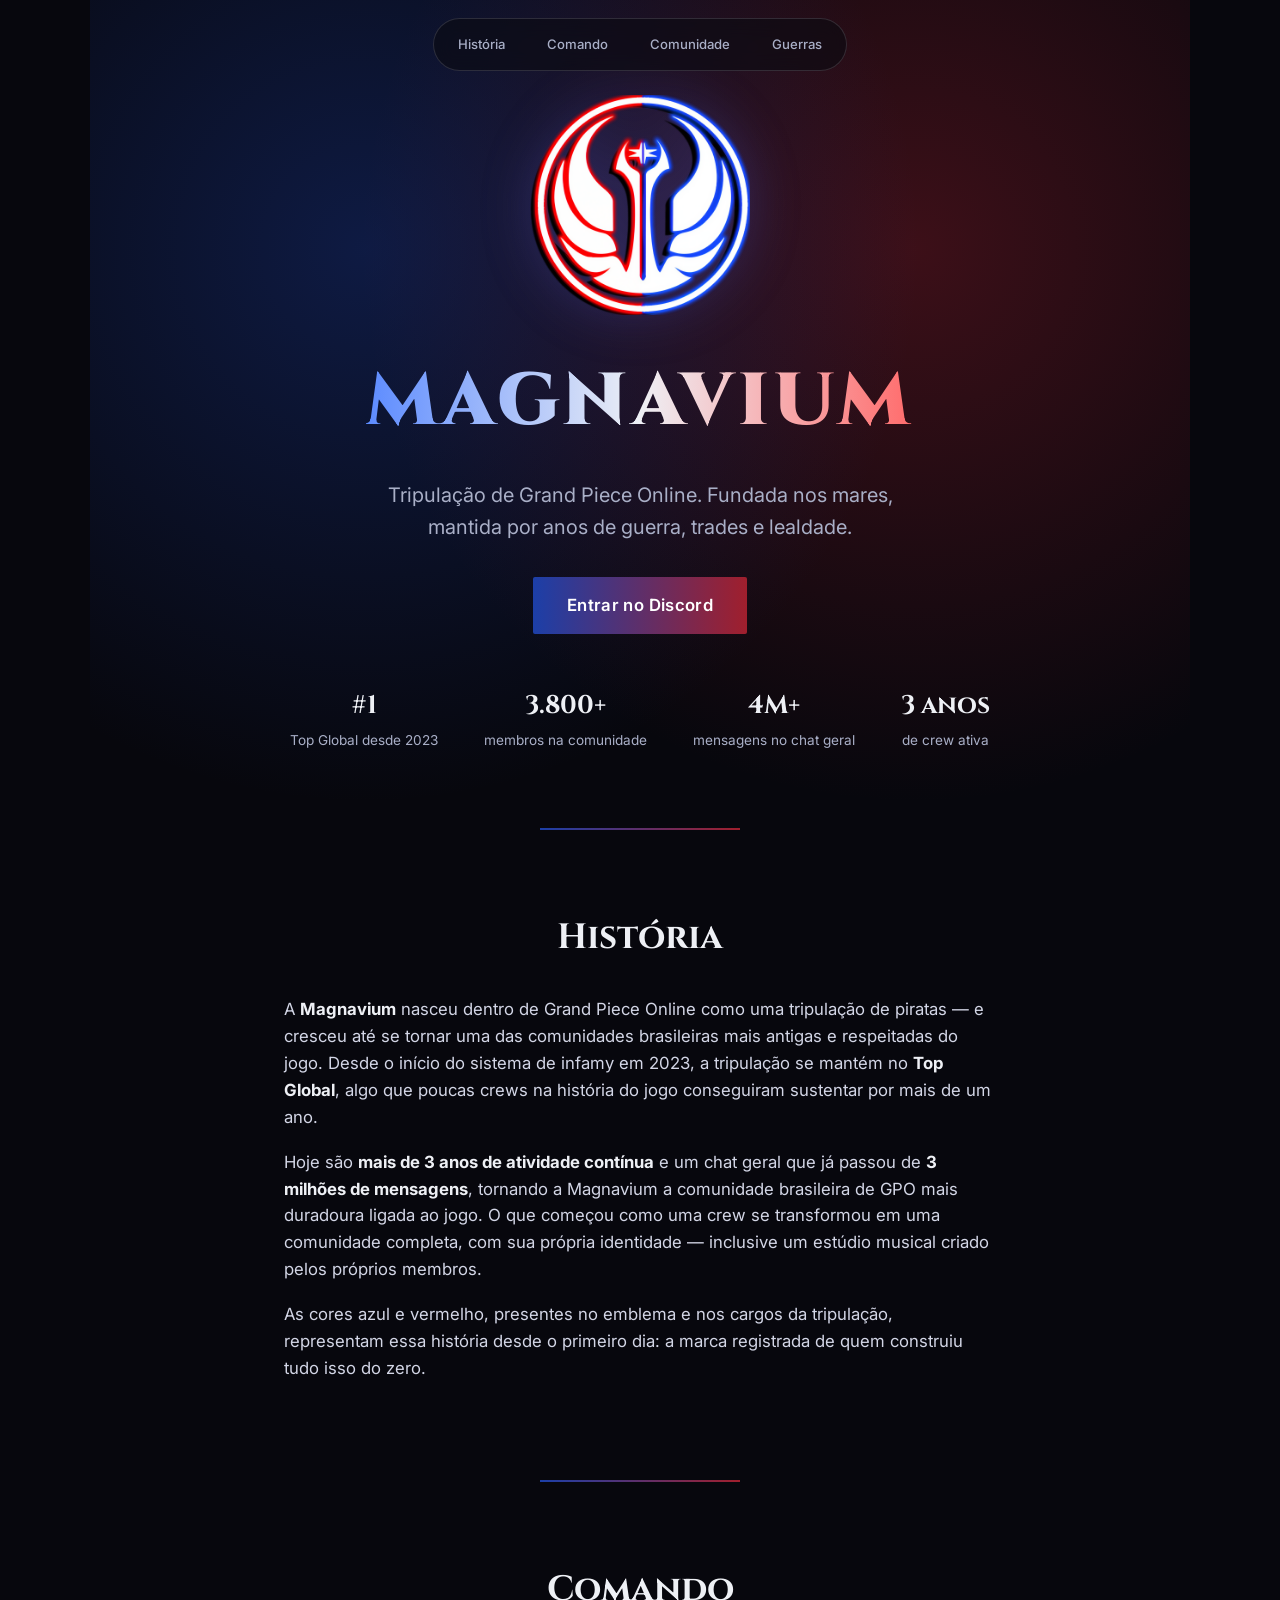
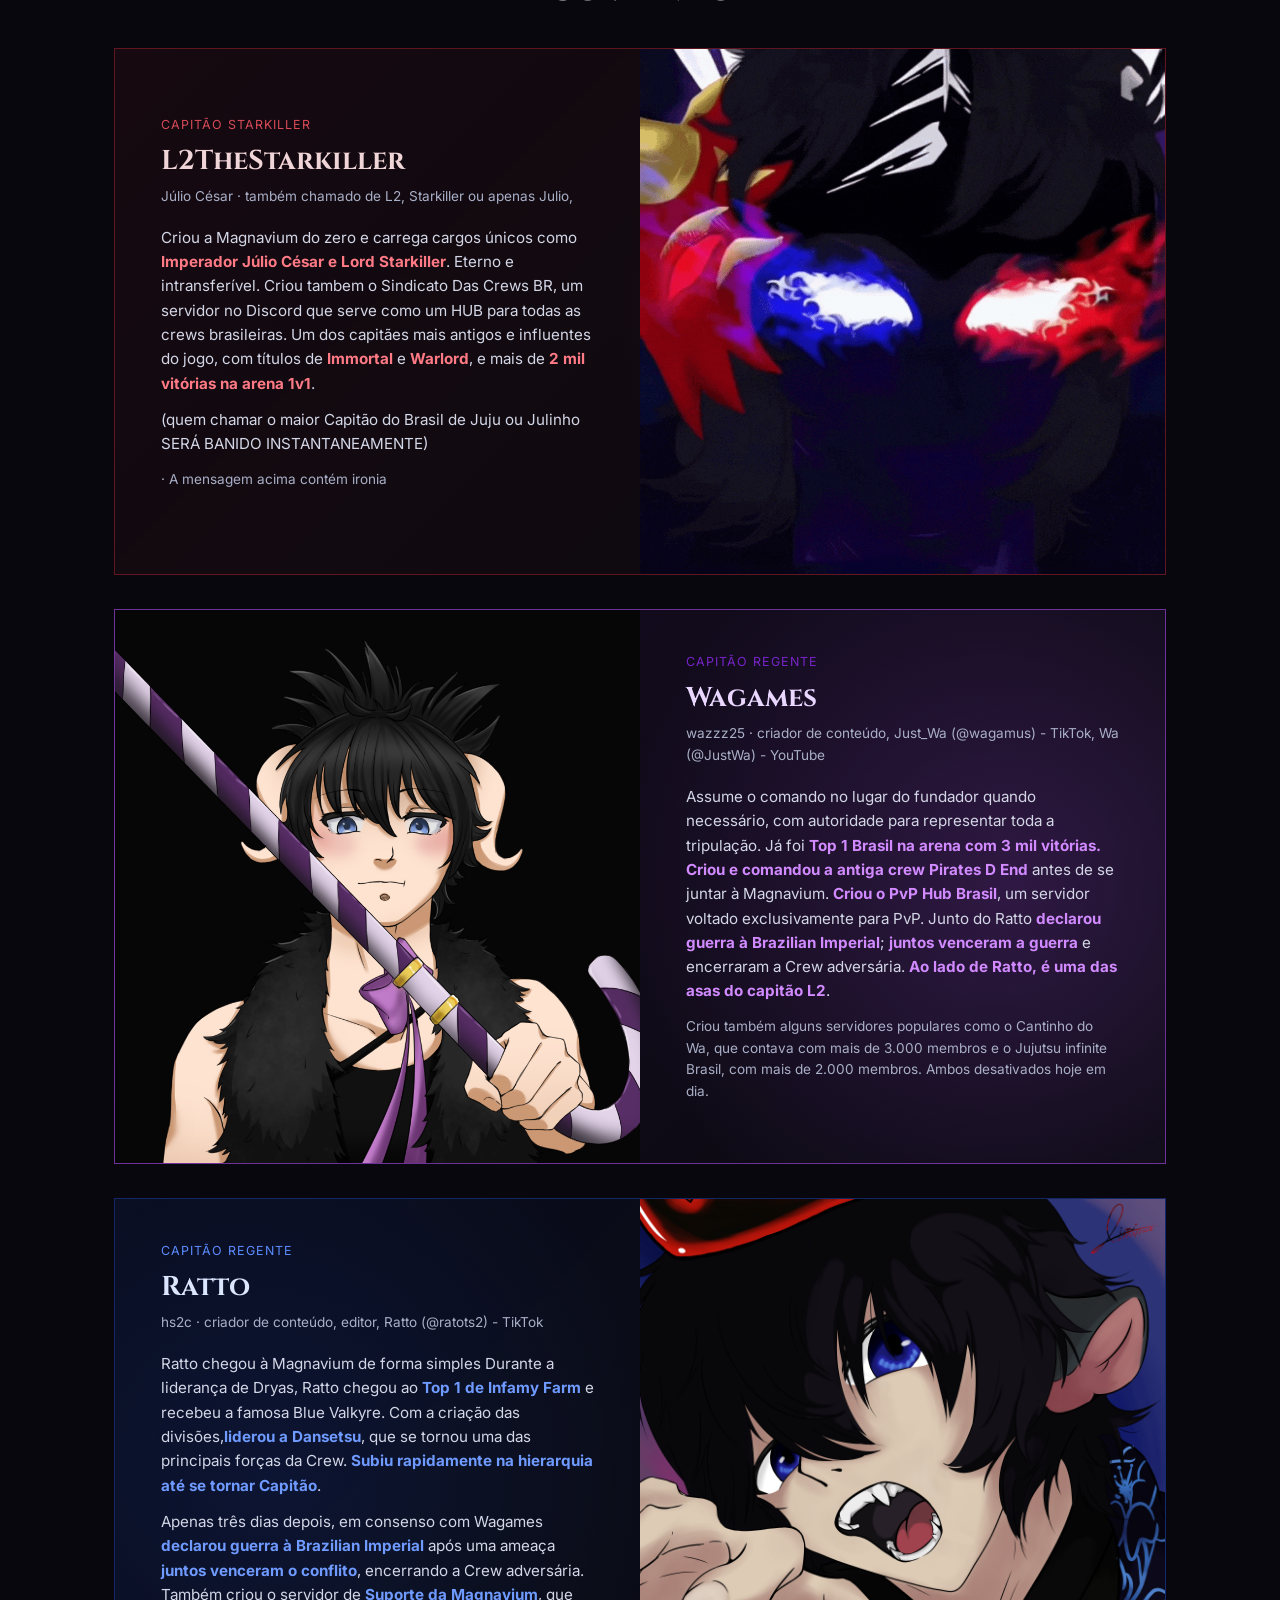
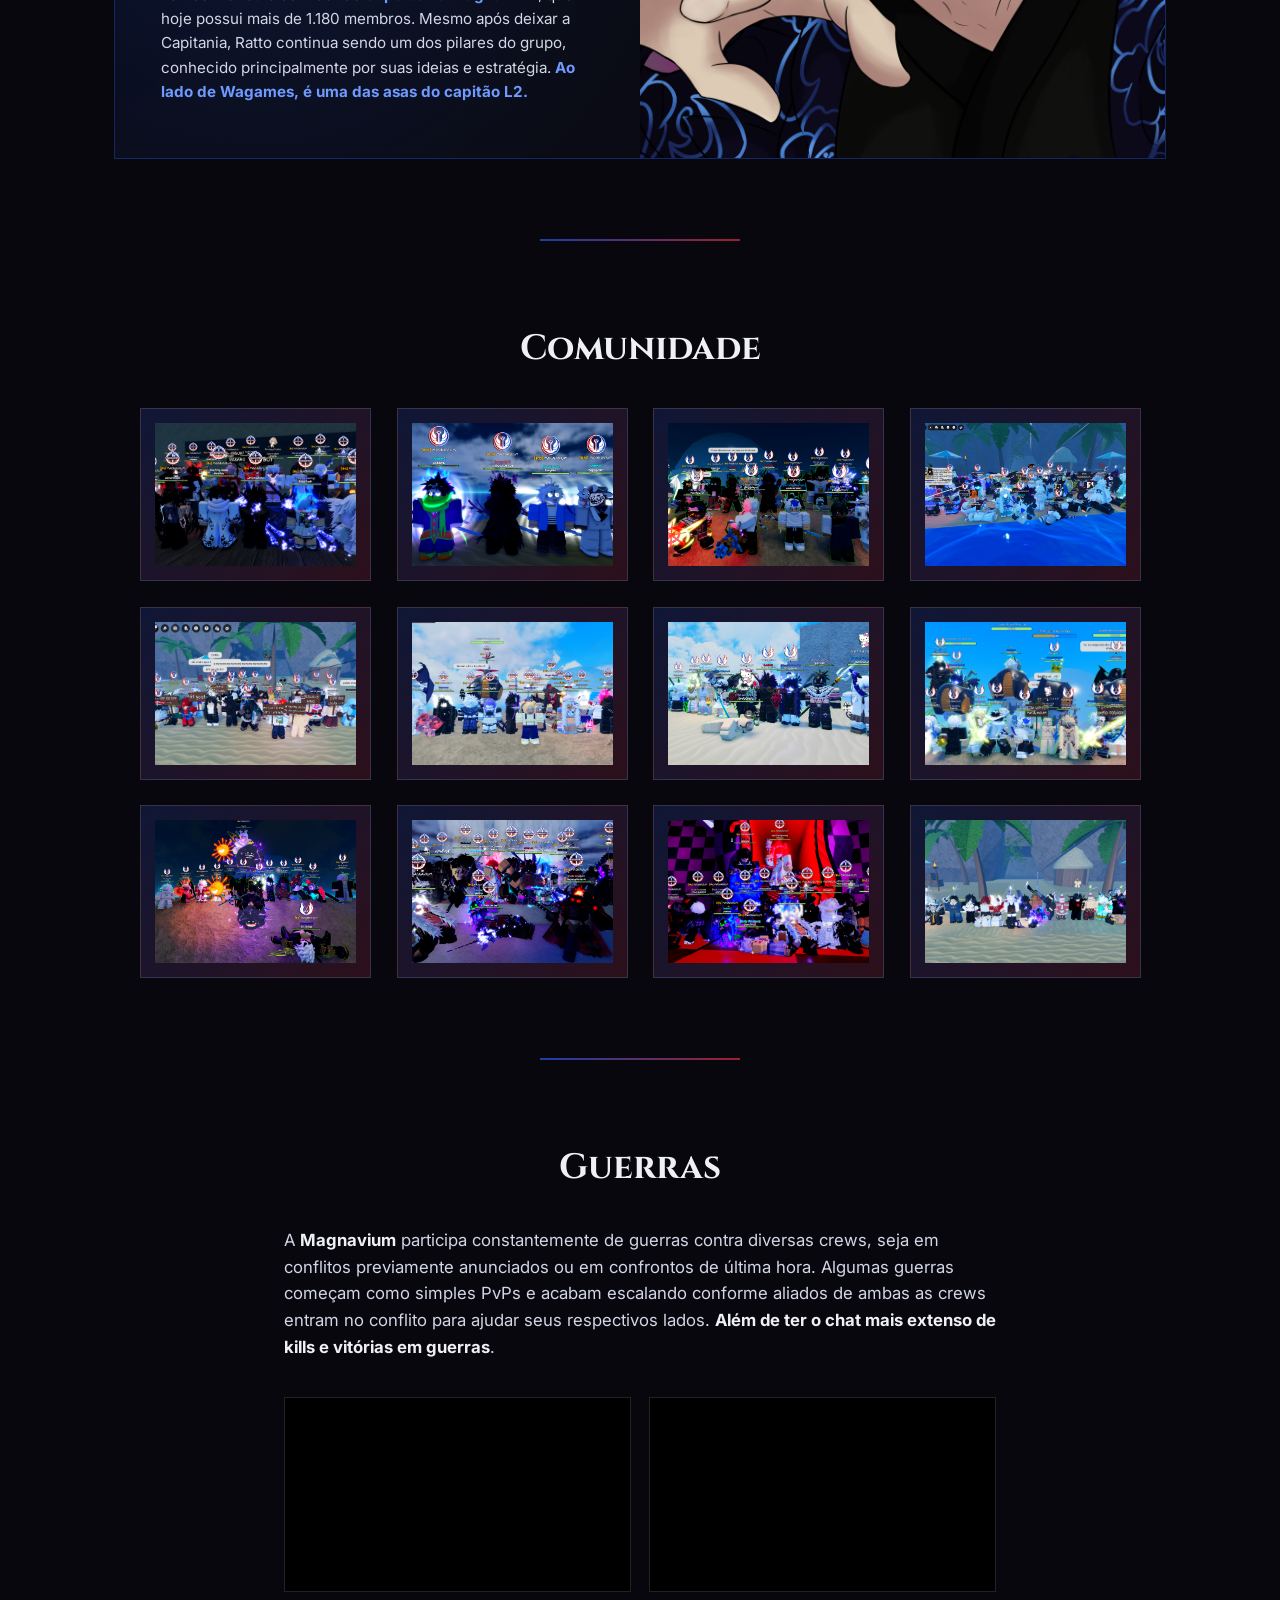
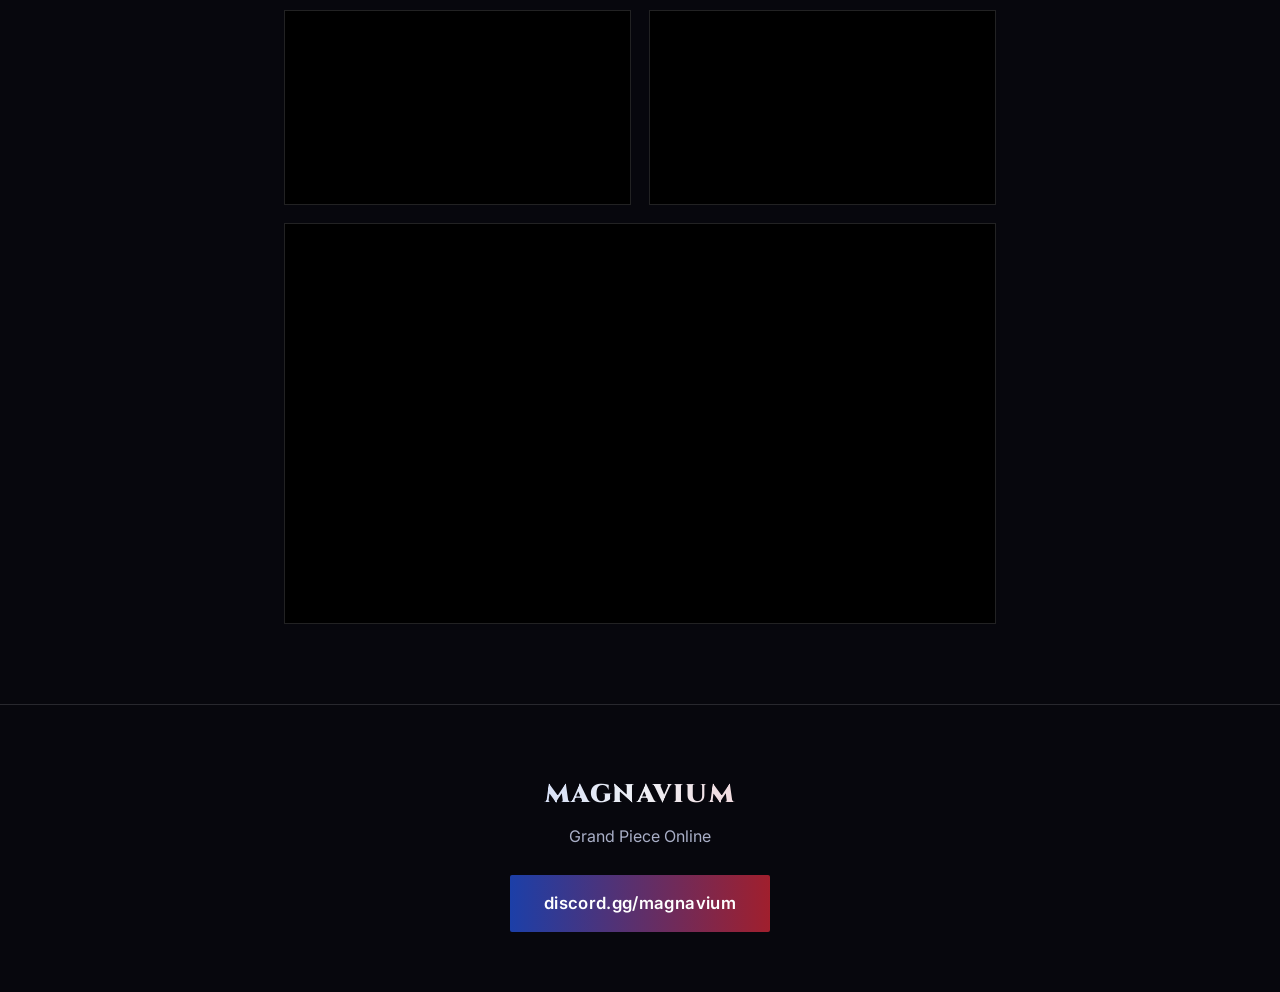
==== commit 2e67b908: "mudanças basicas na escrita" ====
--- a/index.html
+++ b/index.html
@@ -124,7 +124,7 @@
     </div>
 
     <div class="stat">
-      <b>3M+</b>
+      <b>4M+</b>
       <span>mensagens no chat geral</span>
     </div>
 
@@ -210,7 +210,7 @@
           e influentes do jogo, com títulos de <strong>Immortal</strong> e
           <strong>Warlord</strong>, e mais de <strong>2 mil vitórias na arena 1v1</strong>.
         </p>
-        <p>"quem chamar o maior Capitão do Brasil de Juju ou Julinho SERÁ BANIDO INSTANTANEAMENTE"
+        <p>(quem chamar o maior Capitão do Brasil de Juju ou Julinho SERÁ BANIDO INSTANTANEAMENTE)
         </p>
 
       <div class="also">· A mensagem acima contém ironia</div>
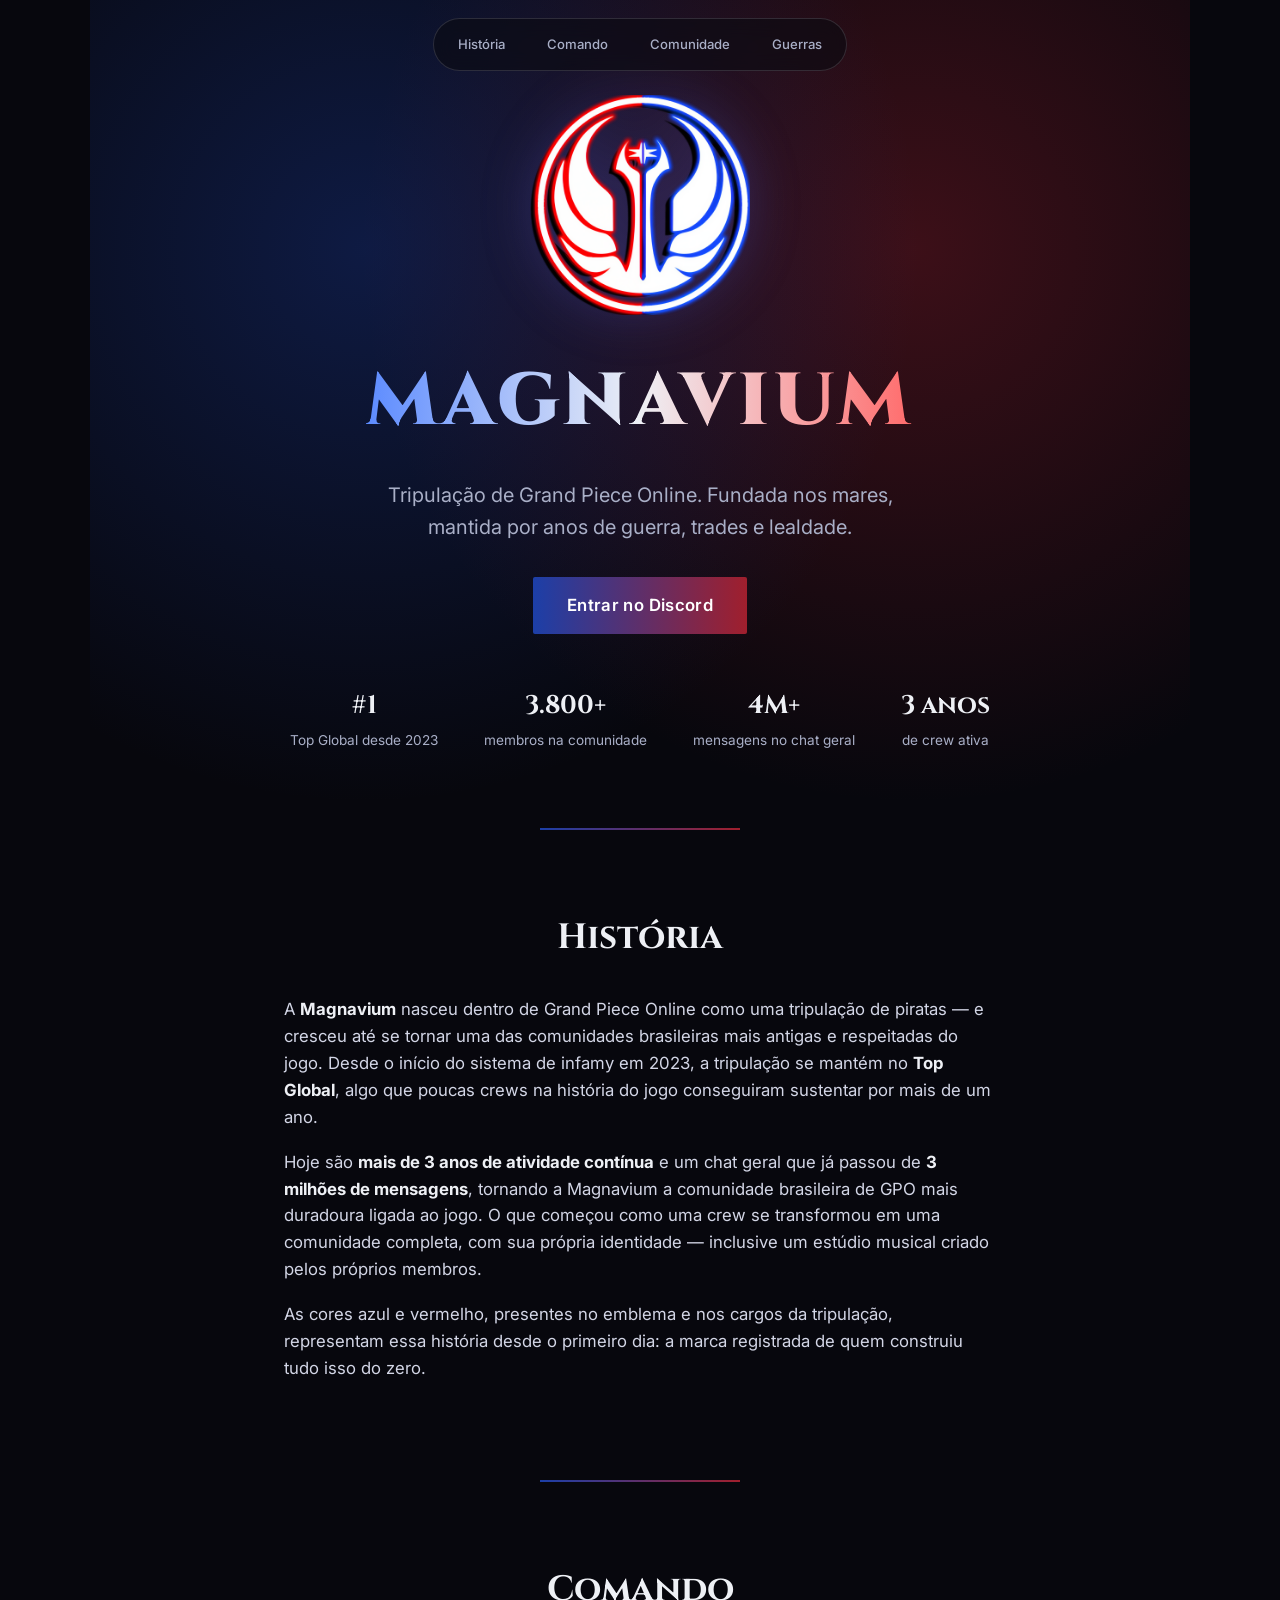
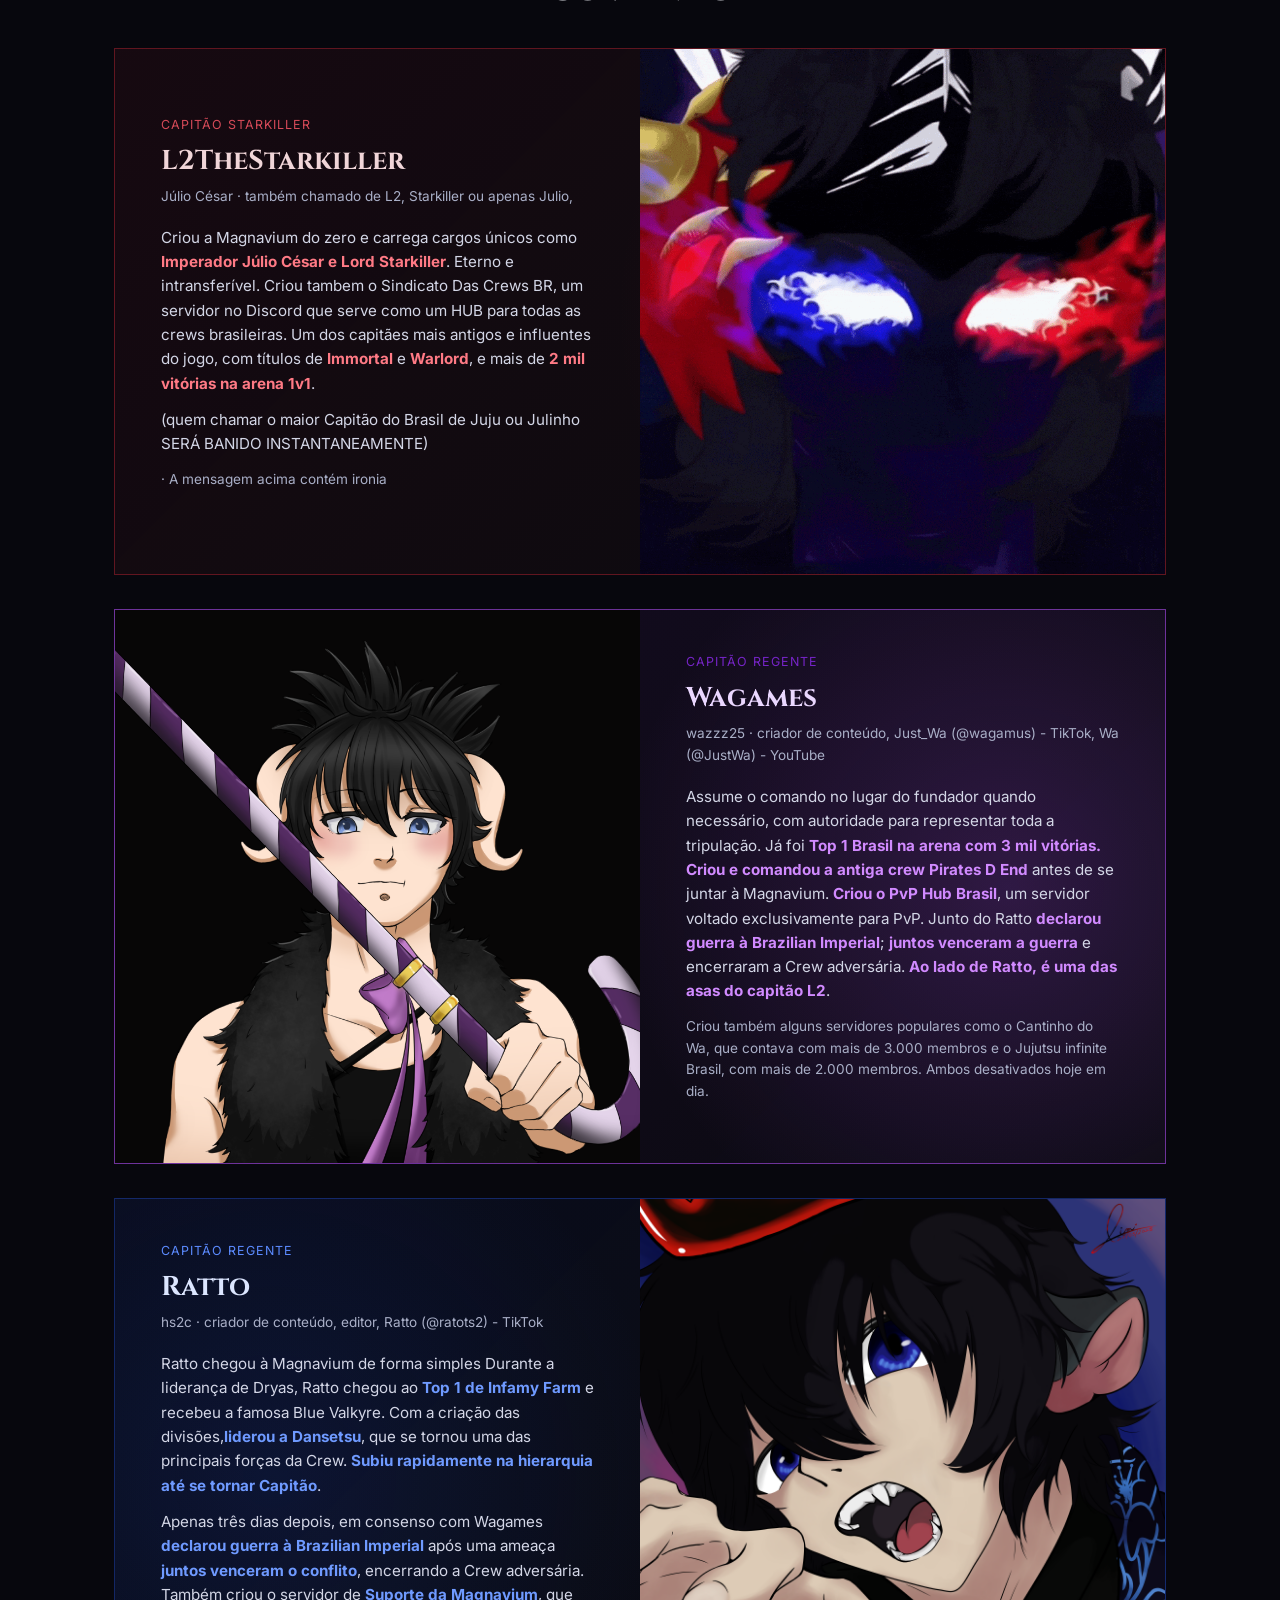
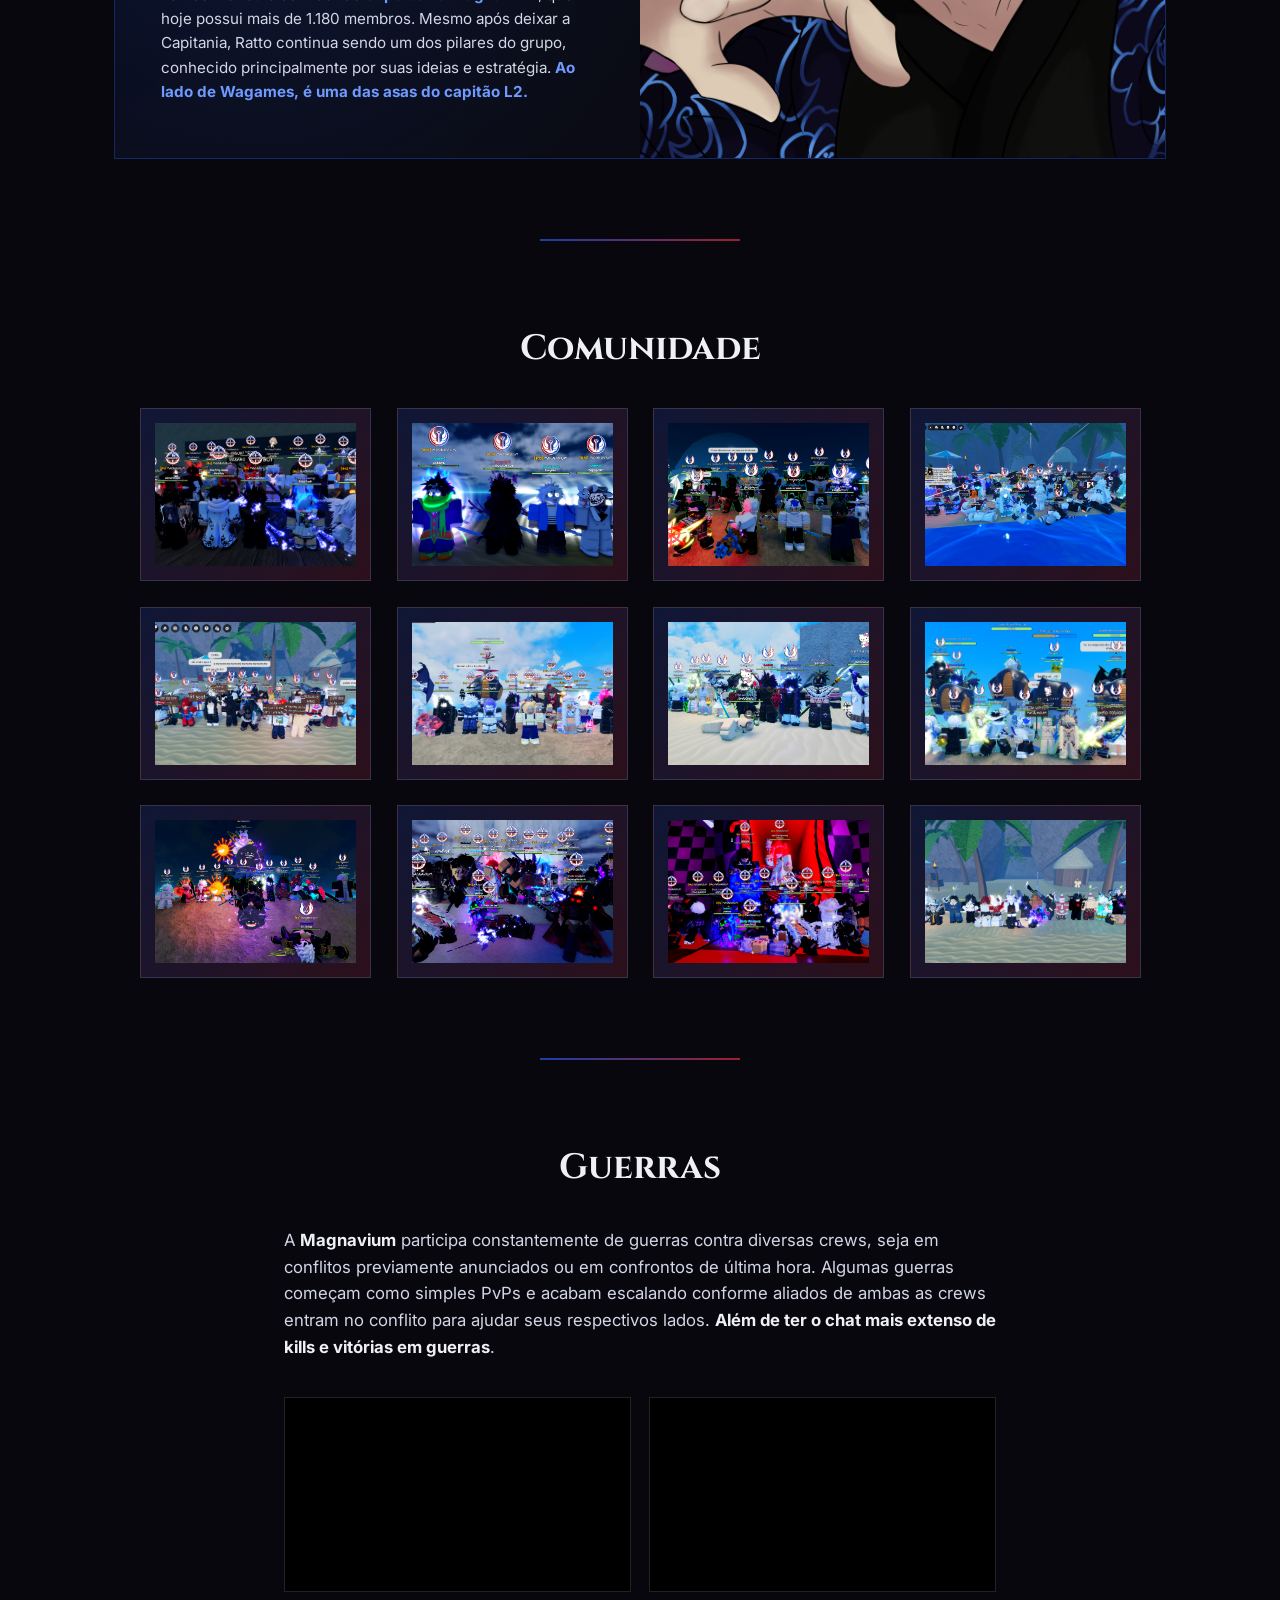
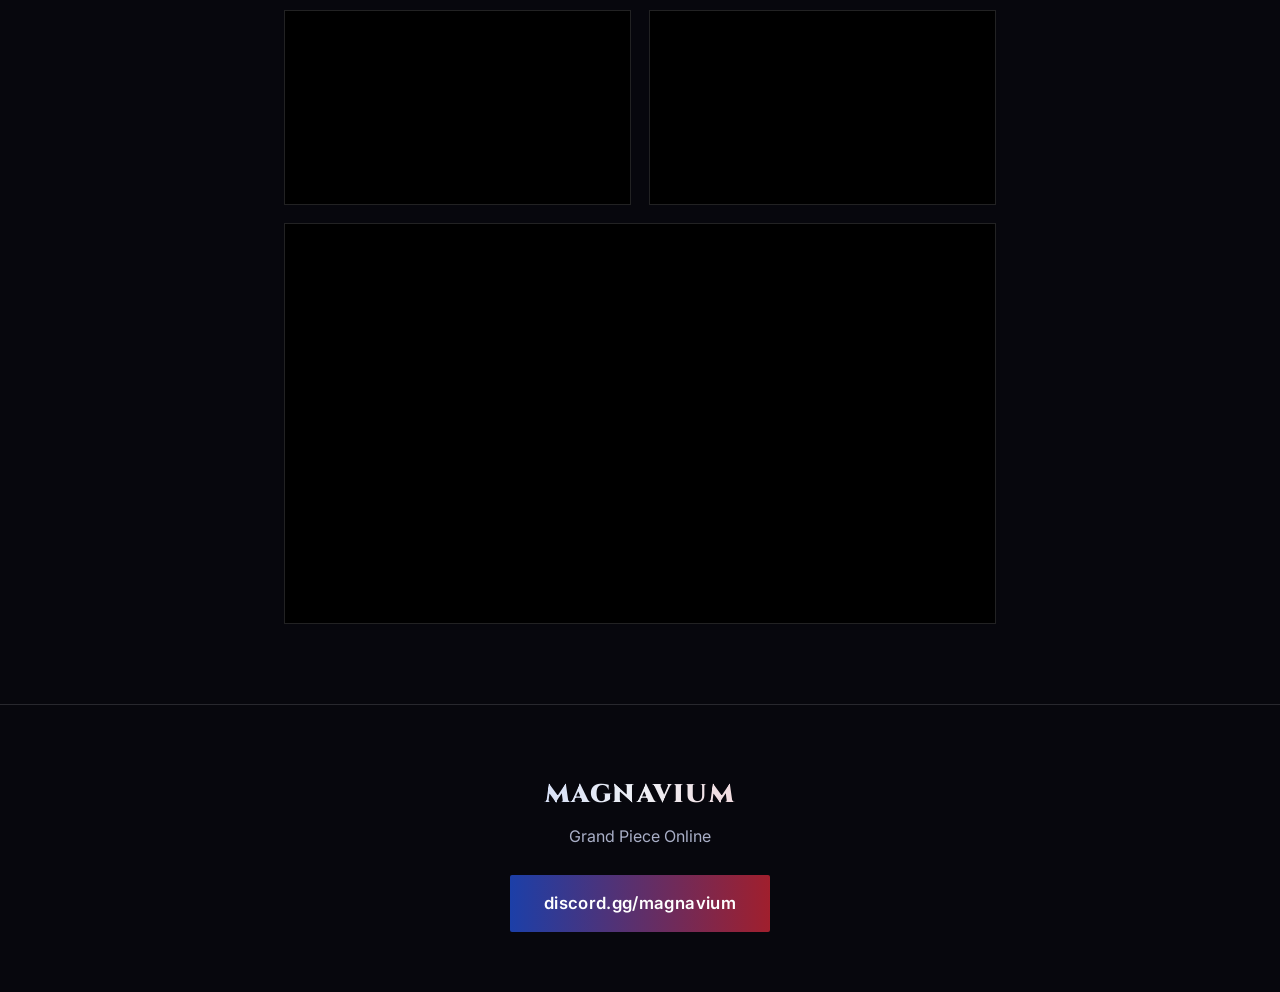
==== commit 64273e62: "mais ajustes basicos" ====
--- a/index.html
+++ b/index.html
@@ -1,7 +1,6 @@
 <!DOCTYPE html>
 <html lang="pt-BR">
 <head>
-<head>
   <meta charset="UTF-8">
 
   <meta
@@ -20,7 +19,7 @@
 
   <link
     rel="canonical"
-    href="https://https://magnavium.netlify.app/"
+    href="https://magnavium.netlify.app/"
   >
 
   <meta property="og:site_name" content="Magnavium">
@@ -31,11 +30,11 @@
   >
   <meta
     property="og:image"
-    content="https://https://magnavium.netlify.app/img/logo_magnavium2.png"
+    content="https://magnavium.netlify.app/img/logo_magnavium2.png"
   >
   <meta
     property="og:url"
-    content="https://https://magnavium.netlify.app/"
+    content="https://magnavium.netlify.app/"
   >
   <meta property="og:type" content="website">
   <meta property="og:locale" content="pt_BR">
@@ -46,7 +45,7 @@
     "@type": "WebSite",
     "name": "Magnavium",
     "alternateName": "Magnavium GPO",
-    "url": "https://https://magnavium.netlify.app/"
+    "url": "https://magnavium.netlify.app/"
   }
   </script>
 
@@ -56,8 +55,8 @@
     "@type": "Organization",
     "name": "Magnavium",
     "alternateName": "Magnavium GPO",
-    "url": "https://https://magnavium.netlify.app/",
-    "logo": "https://https://magnavium.netlify.app/img/logo_magnavium2.png",
+    "url": "https://magnavium.netlify.app/",
+    "logo": "https://magnavium.netlify.app/img/logo_magnavium2.png",
     "sameAs": [
       "https://discord.gg/magnavium"
     ]
